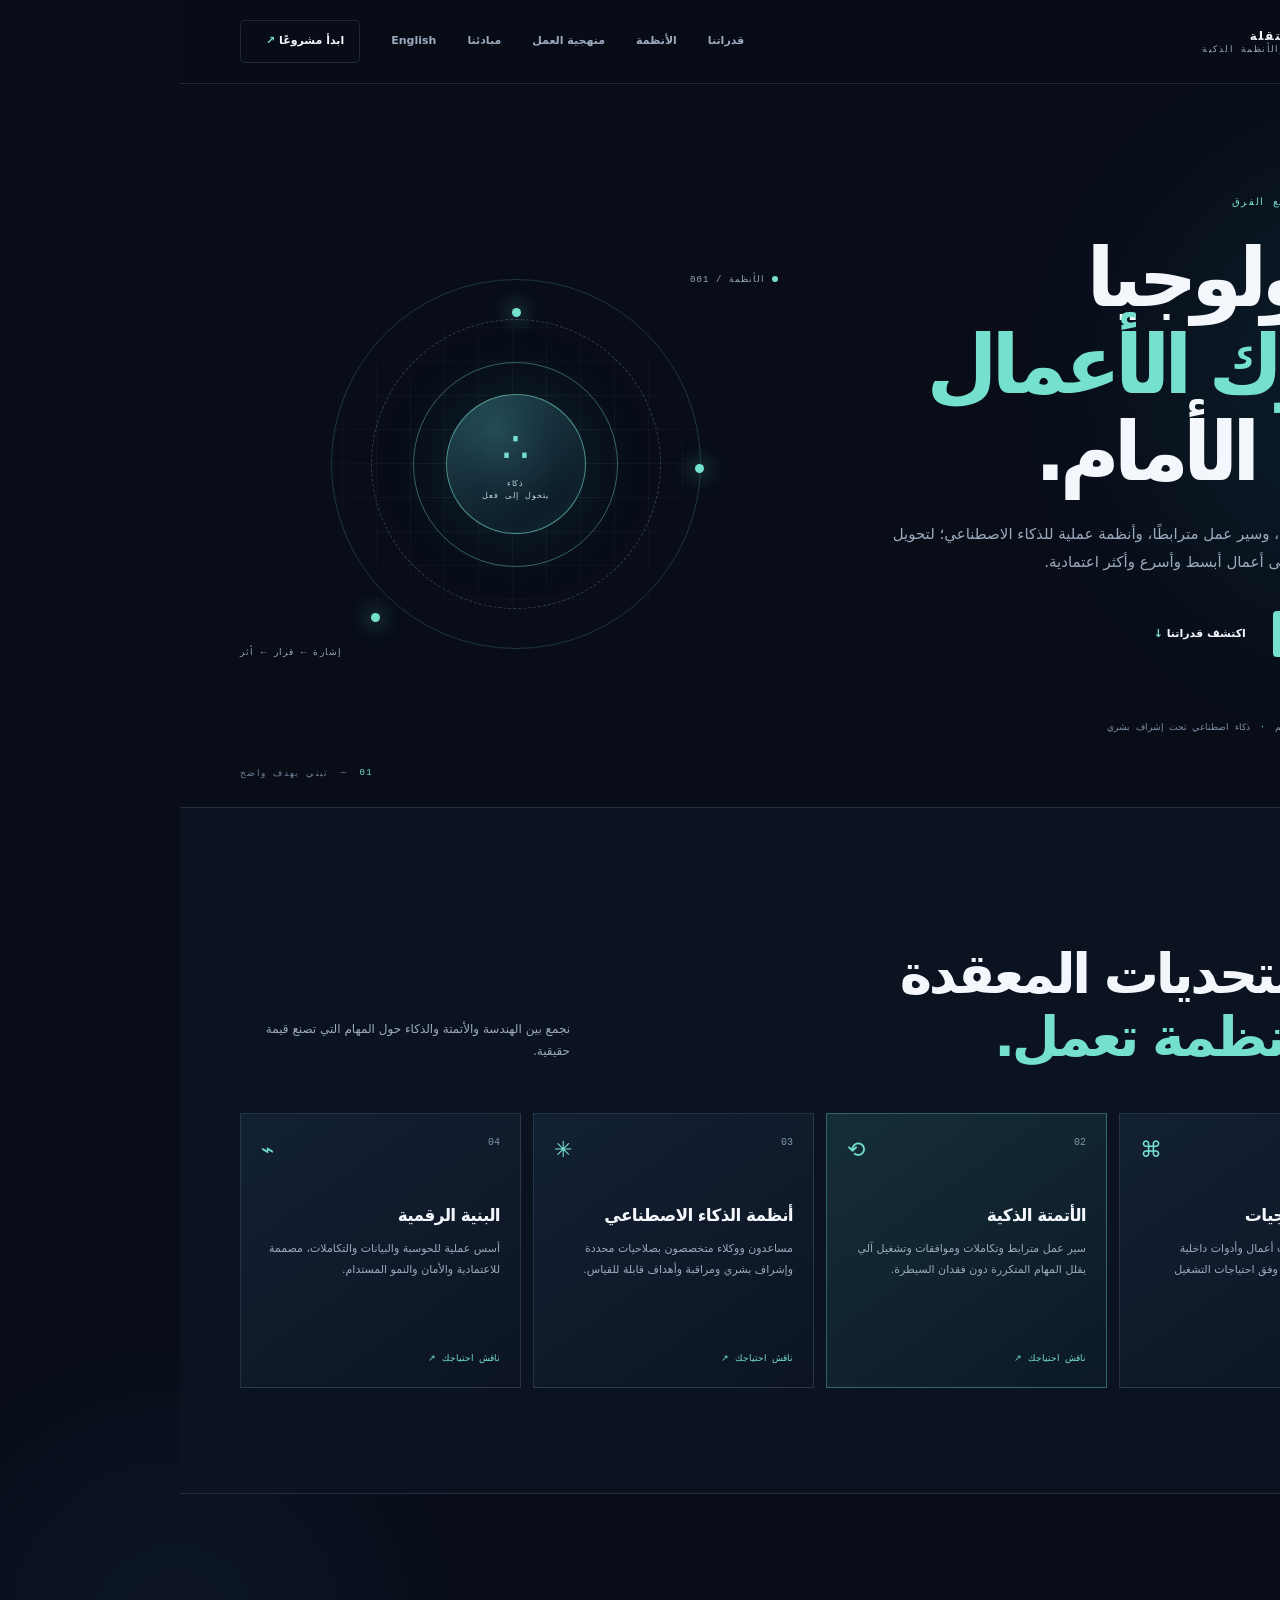
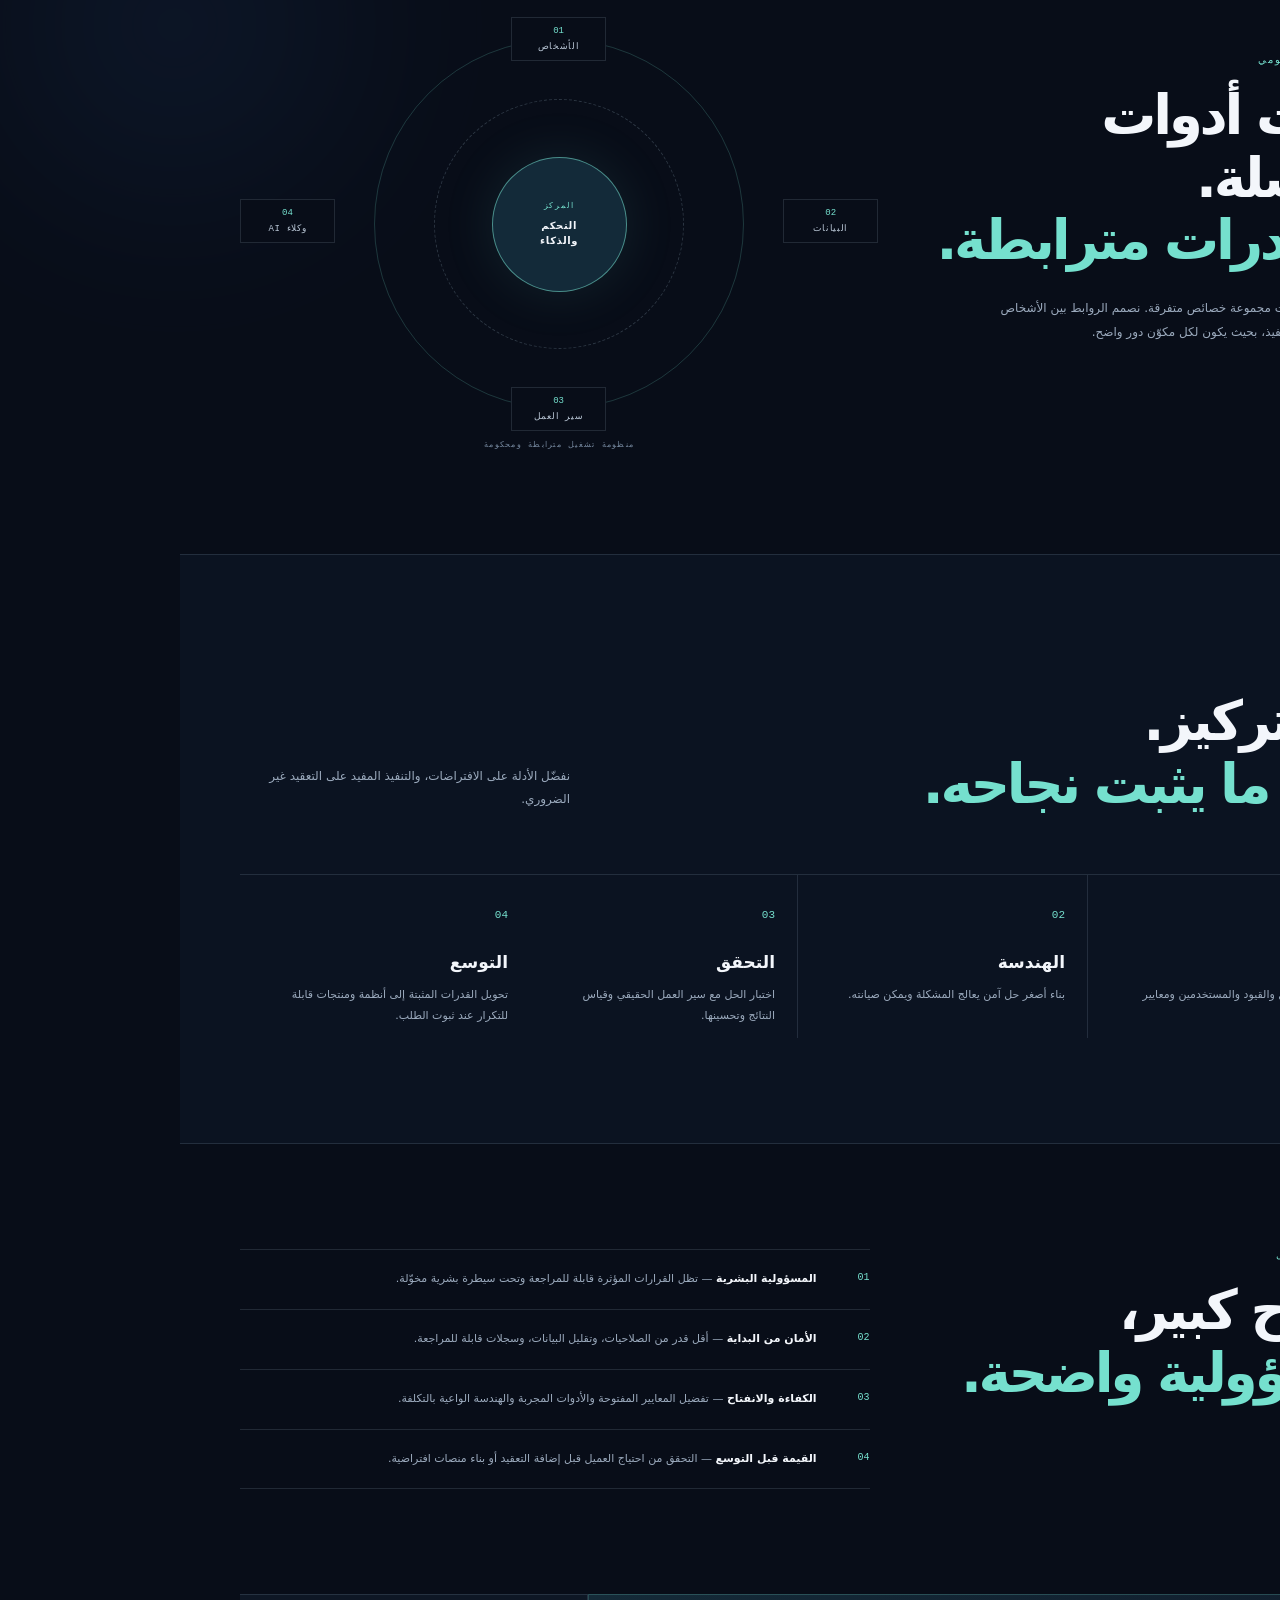
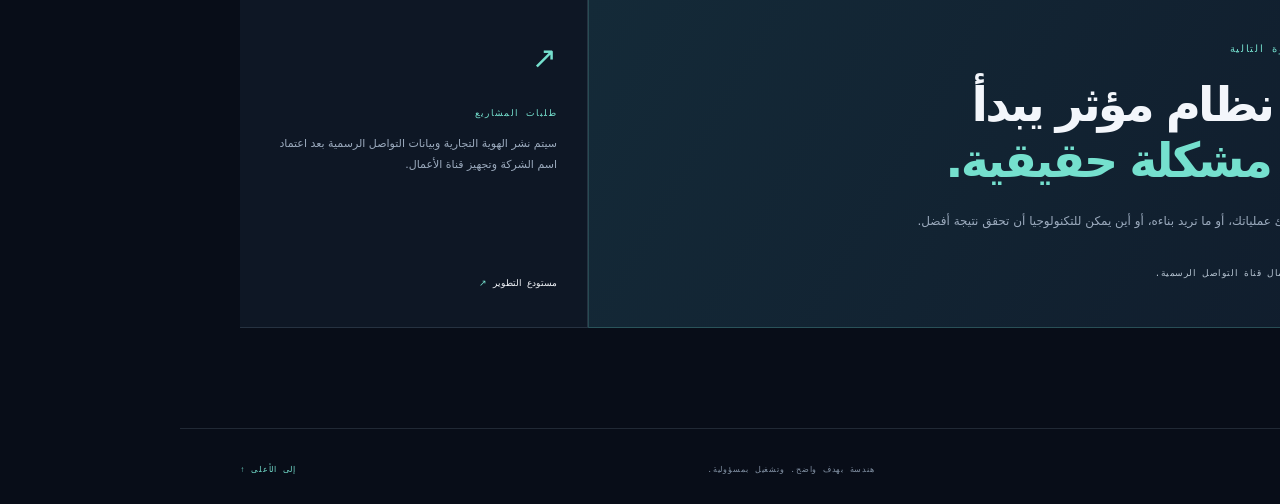
==== web/ar/index.html @ 7c133c05 "Add Arabic version of company website" ====
<!doctype html>
<html lang="ar" dir="rtl">
<head>
  <meta charset="utf-8">
  <meta name="viewport" content="width=device-width, initial-scale=1">
  <meta name="description" content="شركة تكنولوجيا مستقلة تطور البرمجيات والأتمتة الذكية وأنظمة الذكاء الاصطناعي للأعمال الحديثة.">
  <meta name="theme-color" content="#080d18">
  <title>شركة تكنولوجيا مستقلة — البرمجيات والأتمتة والذكاء الاصطناعي</title>
  <link rel="icon" href="../favicon.svg" type="image/svg+xml">
  <link rel="stylesheet" href="../styles.css">
  <link rel="stylesheet" href="ar.css">
</head>
<body>
  <div class="ambient ambient-one"></div><div class="ambient ambient-two"></div>
  <header class="site-header">
    <a class="identity" href="#home" aria-label="الرئيسية">
      <span class="identity-mark" aria-hidden="true"><i></i><i></i><i></i></span>
      <span class="identity-copy"><strong>شركة مستقلة</strong><small>للتكنولوجيا والأنظمة الذكية</small></span>
    </a>
    <button class="menu-toggle" aria-label="فتح القائمة" aria-expanded="false" aria-controls="primary-nav"><span></span><span></span></button>
    <nav id="primary-nav" class="primary-nav" aria-label="القائمة الرئيسية">
      <a href="#capabilities">قدراتنا</a><a href="#systems">الأنظمة</a><a href="#method">منهجية العمل</a><a href="#principles">مبادئنا</a>
      <a class="language-switch" href="../">English</a><a class="nav-contact" href="#contact">ابدأ مشروعًا <span>↗</span></a>
    </nav>
  </header>
  <main id="home">
    <section class="hero shell">
      <div class="hero-copy">
        <div class="kicker"><span class="pulse"></span> نصمم تقنيات تصنع الفرق</div>
        <h1>تكنولوجيا<br><em>تحرك الأعمال</em><br>إلى الأمام.</h1>
        <p class="hero-intro">نطوّر برمجيات ذكية، وسير عمل مترابطًا، وأنظمة عملية للذكاء الاصطناعي؛ لتحويل العمليات المعقدة إلى أعمال أبسط وأسرع وأكثر اعتمادية.</p>
        <div class="hero-actions"><a class="button button-primary" href="#contact">ناقشنا تحديك <span>↗</span></a><a class="text-link" href="#capabilities">اكتشف قدراتنا <span>↓</span></a></div>
        <div class="hero-proof"><span class="proof-line"></span><span>استقلالية في التصميم</span><span class="proof-dot">·</span><span>ذكاء اصطناعي تحت إشراف بشري</span></div>
      </div>
      <div class="hero-visual" aria-label="رسم تجريدي للأنظمة الرقمية">
        <div class="visual-grid"></div><div class="visual-ring ring-a"></div><div class="visual-ring ring-b"></div><div class="visual-ring ring-c"></div>
        <div class="visual-core"><div class="core-glyph">∴</div><span>ذكاء<br>يتحول إلى فعل</span></div>
        <div class="visual-tag tag-top"><span class="tag-dot"></span> الأنظمة / 001</div><div class="visual-tag tag-bottom">إشارة ← قرار ← أثر</div>
        <div class="orbit-node node-a"></div><div class="orbit-node node-b"></div><div class="orbit-node node-c"></div>
      </div>
      <div class="hero-index"><span>01</span><span>—</span><span>نبني بهدف واضح</span></div>
    </section>

    <section class="capabilities section-pad" id="capabilities">
      <div class="section-heading shell"><div><div class="kicker">01 / قدراتنا</div><h2>من التحديات المعقدة<br>إلى <em>أنظمة تعمل.</em></h2></div><p>نجمع بين الهندسة والأتمتة والذكاء حول المهام التي تصنع قيمة حقيقية.</p></div>
      <div class="capability-grid shell">
        <article class="capability-card"><div class="card-top"><span>01</span><span class="card-icon">⌘</span></div><h3>هندسة البرمجيات</h3><p>منصات ويب وتطبيقات أعمال وأدوات داخلية وواجهات API مصممة وفق احتياجات التشغيل الفعلية.</p><a href="#contact">ناقش احتياجك <span>↗</span></a></article>
        <article class="capability-card featured"><div class="card-top"><span>02</span><span class="card-icon">⟲</span></div><h3>الأتمتة الذكية</h3><p>سير عمل مترابط وتكاملات وموافقات وتشغيل آلي يقلل المهام المتكررة دون فقدان السيطرة.</p><a href="#contact">ناقش احتياجك <span>↗</span></a></article>
        <article class="capability-card"><div class="card-top"><span>03</span><span class="card-icon">✳</span></div><h3>أنظمة الذكاء الاصطناعي</h3><p>مساعدون ووكلاء متخصصون بصلاحيات محددة وإشراف بشري ومراقبة وأهداف قابلة للقياس.</p><a href="#contact">ناقش احتياجك <span>↗</span></a></article>
        <article class="capability-card"><div class="card-top"><span>04</span><span class="card-icon">⌁</span></div><h3>البنية الرقمية</h3><p>أسس عملية للحوسبة والبيانات والتكاملات، مصممة للاعتمادية والأمان والنمو المستدام.</p><a href="#contact">ناقش احتياجك <span>↗</span></a></article>
      </div>
    </section>

    <section class="systems-section section-pad" id="systems">
      <div class="systems-layout shell">
        <div class="systems-copy"><div class="kicker">02 / التفكير المنظومي</div><h2>ليست أدوات منفصلة.<br><em>بل قدرات مترابطة.</em></h2><p>التكنولوجيا المفيدة ليست مجموعة خصائص متفرقة. نصمم الروابط بين الأشخاص والبيانات والقرارات والتنفيذ، بحيث يكون لكل مكوّن دور واضح.</p><a class="text-link" href="#method">كيف ننفذ المشاريع <span>↗</span></a></div>
        <div class="systems-diagram" role="img" aria-label="الأشخاص والبيانات وسير العمل ووكلاء الذكاء الاصطناعي ضمن منظومة محكومة"><div class="diagram-orbit orbit-outer"></div><div class="diagram-orbit orbit-inner"></div><div class="diagram-core"><span>المركز</span><strong>التحكم<br>والذكاء</strong></div><div class="diagram-node people"><b>01</b><span>الأشخاص</span></div><div class="diagram-node data"><b>02</b><span>البيانات</span></div><div class="diagram-node workflows"><b>03</b><span>سير العمل</span></div><div class="diagram-node agents"><b>04</b><span>وكلاء AI</span></div><div class="diagram-caption">منظومة تشغيل مترابطة ومحكومة</div></div>
      </div>
    </section>

    <section class="method section-pad" id="method">
      <div class="section-heading shell"><div><div class="kicker">03 / منهجية التنفيذ</div><h2>ابدأ بتركيز.<br><em>وسّع ما يثبت نجاحه.</em></h2></div><p>نفضّل الأدلة على الافتراضات، والتنفيذ المفيد على التعقيد غير الضروري.</p></div>
      <div class="method-steps shell"><article><span class="step-number">01</span><div><h3>الفهم</h3><p>فهم بيئة التشغيل والقيود والمستخدمين ومعايير النجاح.</p></div></article><article><span class="step-number">02</span><div><h3>الهندسة</h3><p>بناء أصغر حل آمن يعالج المشكلة ويمكن صيانته.</p></div></article><article><span class="step-number">03</span><div><h3>التحقق</h3><p>اختبار الحل مع سير العمل الحقيقي وقياس النتائج وتحسينها.</p></div></article><article><span class="step-number">04</span><div><h3>التوسع</h3><p>تحويل القدرات المثبتة إلى أنظمة ومنتجات قابلة للتكرار عند ثبوت الطلب.</p></div></article></div>
    </section>

    <section class="principles section-pad" id="principles"><div class="principles-inner shell"><div><div class="kicker">04 / مبادئ التشغيل</div><h2>طموح كبير،<br><em>ومسؤولية واضحة.</em></h2></div><div class="principle-list"><div><span>01</span><p><strong>المسؤولية البشرية</strong> — تظل القرارات المؤثرة قابلة للمراجعة وتحت سيطرة بشرية مخوّلة.</p></div><div><span>02</span><p><strong>الأمان من البداية</strong> — أقل قدر من الصلاحيات، وتقليل البيانات، وسجلات قابلة للمراجعة.</p></div><div><span>03</span><p><strong>الكفاءة والانفتاح</strong> — تفضيل المعايير المفتوحة والأدوات المجربة والهندسة الواعية بالتكلفة.</p></div><div><span>04</span><p><strong>القيمة قبل التوسع</strong> — التحقق من احتياج العميل قبل إضافة التعقيد أو بناء منصات افتراضية.</p></div></div></div></section>

    <section class="contact-section shell" id="contact"><div class="contact-panel"><div class="kicker">05 / الخطوة التالية</div><h2>كل نظام مؤثر يبدأ<br>من <em>مشكلة حقيقية.</em></h2><p>أخبرنا بما يبطئ عملياتك، أو ما تريد بناءه، أو أين يمكن للتكنولوجيا أن تحقق نتيجة أفضل.</p><div class="contact-status"><span class="status-dot"></span> يجري استكمال قناة التواصل الرسمية.</div></div><div class="contact-side"><div class="contact-symbol">↗</div><span>طلبات المشاريع</span><p>سيتم نشر الهوية التجارية وبيانات التواصل الرسمية بعد اعتماد اسم الشركة وتجهيز قناة الأعمال.</p><a href="https://github.com/royalegyptgroup0-dotcom/autonomous-tech-company" target="_blank" rel="noopener noreferrer">مستودع التطوير <span>↗</span></a></div></section>
  </main>
  <footer class="site-footer"><a class="footer-brand" href="#home">شركة مستقلة <span>/ للتكنولوجيا</span></a><span>هندسة بهدف واضح. وتشغيل بمسؤولية.</span><a href="#home" class="back-top">إلى الأعلى ↑</a></footer>
  <script src="../app.js" defer></script>
</body>
</html>
---- web/styles.css ----
:root{color-scheme:dark;--bg:#080d18;--surface:#0e1727;--surface2:#111e31;--line:rgba(174,197,222,.15);--text:#f3f6fb;--muted:#9baabd;--teal:#75e0ce;--ice:#b9d8e8;--gold:#d9bd83;--mono:"DM Mono",ui-monospace,monospace;--sans:"Manrope",Inter,system-ui,sans-serif}*{box-sizing:border-box}html{scroll-behavior:smooth;scroll-padding-top:92px}body{margin:0;background:var(--bg);color:var(--text);font-family:var(--sans);line-height:1.65;overflow-x:hidden}a{color:inherit}.ambient{position:absolute;z-index:-1;pointer-events:none;border-radius:50%;filter:blur(100px);opacity:.12}.ambient-one{width:440px;height:440px;right:-140px;top:170px;background:#238d9a}.ambient-two{width:350px;height:350px;left:-180px;top:1450px;background:#315c9a}.shell{width:min(1160px,calc(100% - 64px));margin-inline:auto}.site-header{height:84px;padding:0 max(32px,calc((100vw - 1160px)/2));display:flex;align-items:center;justify-content:space-between;border-bottom:1px solid var(--line);position:relative;z-index:5;background:rgba(8,13,24,.82);backdrop-filter:blur(18px)}.identity{display:flex;align-items:center;gap:13px;text-decoration:none}.identity-mark{width:37px;height:37px;border:1px solid rgba(117,224,206,.55);border-radius:10px;display:flex;align-items:center;justify-content:center;gap:3px;transform:rotate(0)}.identity-mark i{display:block;width:3px;border-radius:2px;background:var(--teal)}.identity-mark i:nth-child(1){height:10px}.identity-mark i:nth-child(2){height:19px}.identity-mark i:nth-child(3){height:14px}.identity-copy strong,.identity-copy small{display:block;line-height:1.4;letter-spacing:.13em}.identity-copy strong{font-size:12px;font-weight:800}.identity-copy small{font:9px var(--mono);color:var(--muted);letter-spacing:.16em}.primary-nav{display:flex;align-items:center;gap:31px}.primary-nav a{text-decoration:none;color:var(--muted);font-size:11px;font-weight:700;transition:color .2s}.primary-nav a:hover,.text-link:hover{color:var(--teal)}.primary-nav .nav-contact{border:1px solid var(--line);padding:11px 15px;border-radius:5px;color:var(--text)}.nav-contact span,.button span{color:var(--teal);margin-left:10px}.menu-toggle{display:none;background:none;border:0}.hero{min-height:690px;padding-top:112px;padding-bottom:74px;position:relative;display:grid;grid-template-columns:1.05fr .95fr;align-items:center}.hero-copy{position:relative;z-index:2}.kicker{font:10px var(--mono);letter-spacing:.17em;color:var(--teal);display:flex;align-items:center;gap:10px}.pulse,.status-dot{width:7px;height:7px;border-radius:50%;background:var(--teal);box-shadow:0 0 15px rgba(117,224,206,.7)}h1,h2,h3,p{margin-top:0}h1{font-size:clamp(54px,6.5vw,82px);line-height:1.06;letter-spacing:-.075em;margin:27px 0 24px;font-weight:700}h1 em,h2 em{font-style:normal;color:var(--teal)}.hero-intro{font-size:15px;line-height:1.9;color:var(--muted);max-width:520px}.hero-actions{display:flex;align-items:center;gap:27px;margin-top:34px}.button{display:inline-flex;align-items:center;text-decoration:none;font-size:11px;font-weight:800;padding:14px 18px;border-radius:4px;transition:transform .2s,background .2s}.button:hover{transform:translateY(-2px)}.button-primary{background:var(--teal);color:#07141a}.button-primary span{color:#07141a}.text-link{font-size:11px;font-weight:800;text-decoration:none;color:var(--text);transition:color .2s}.text-link span{color:var(--teal);margin-left:8px}.hero-proof{display:flex;align-items:center;gap:10px;margin-top:65px;font:9px var(--mono);color:#8292a8;flex-wrap:wrap}.proof-line{width:26px;height:1px;background:var(--teal)}.proof-dot{color:var(--teal)}.hero-visual{height:460px;position:relative;display:grid;place-items:center;isolation:isolate}.visual-grid{position:absolute;inset:25px 0;background-image:linear-gradient(rgba(154,190,210,.07) 1px,transparent 1px),linear-gradient(90deg,rgba(154,190,210,.07) 1px,transparent 1px);background-size:34px 34px;mask-image:radial-gradient(ellipse,black 15%,transparent 72%);z-index:-1}.visual-ring{position:absolute;border:1px solid rgba(117,224,206,.2);border-radius:50%;aspect-ratio:1}.ring-a{width:370px}.ring-b{width:290px;border-style:dashed;border-color:rgba(185,216,232,.25)}.ring-c{width:205px;border-color:rgba(117,224,206,.4)}.visual-core{width:140px;height:140px;border-radius:50%;border:1px solid rgba(117,224,206,.6);background:radial-gradient(circle at 35% 25%,#244c57,#0b1826 70%);box-shadow:0 0 75px rgba(56,177,166,.15),inset 0 0 35px rgba(117,224,206,.1);display:flex;flex-direction:column;align-items:center;justify-content:center;z-index:2}.core-glyph{font-size:43px;color:var(--teal);line-height:1}.visual-core span{font:8px/1.6 var(--mono);text-align:center;letter-spacing:.12em;color:#c0d4dc;margin-top:9px}.visual-tag{position:absolute;font:9px var(--mono);letter-spacing:.12em;color:#9aabba}.tag-top{top:40px;right:5px}.tag-bottom{bottom:36px;left:0}.tag-dot{display:inline-block;width:6px;height:6px;background:var(--teal);border-radius:50%;margin-right:8px}.orbit-node{position:absolute;width:9px;height:9px;border-radius:50%;background:var(--teal);box-shadow:0 0 20px var(--teal)}.node-a{top:74px;left:calc(50% - 4px)}.node-b{right:calc(50% - 188px);top:50%}.node-c{bottom:72px;left:calc(50% - 145px)}.hero-index{position:absolute;bottom:28px;left:0;display:flex;gap:12px;align-items:center;color:#718198;font:9px var(--mono);letter-spacing:.15em}.hero-index span:first-child{color:var(--teal)}.section-pad{padding:105px 0}.capabilities{background:#0b1321;border-top:1px solid var(--line);border-bottom:1px solid var(--line)}.section-heading{display:flex;justify-content:space-between;align-items:end;gap:35px;margin-bottom:45px}.section-heading h2,.systems-copy h2,.principles h2{font-size:clamp(35px,4.5vw,55px);line-height:1.14;letter-spacing:-.06em;margin:18px 0 0}.section-heading>p{max-width:330px;color:var(--muted);font-size:12px;line-height:1.9;margin-bottom:5px}.capability-grid{display:grid;grid-template-columns:repeat(4,1fr);gap:12px}.capability-card{min-height:275px;border:1px solid var(--line);background:linear-gradient(145deg,rgba(20,34,54,.9),rgba(12,20,34,.9));padding:23px 20px;display:flex;flex-direction:column;transition:border-color .2s,transform .2s}.capability-card:hover{border-color:rgba(117,224,206,.5);transform:translateY(-4px)}.capability-card.featured{background:linear-gradient(145deg,rgba(28,64,70,.6),rgba(12,25,39,.95));border-color:rgba(117,224,206,.35)}.card-top{display:flex;justify-content:space-between;color:#8395a9;font:10px var(--mono)}.card-icon{font-size:22px;color:var(--teal)}.capability-card h3{font-size:17px;letter-spacing:-.04em;margin:37px 0 10px}.capability-card p{font-size:11px;line-height:1.85;color:var(--muted);margin-bottom:23px}.capability-card>a{font:9px var(--mono);color:var(--teal);text-decoration:none;margin-top:auto}.capability-card>a span{margin-left:6px}.systems-section{overflow:hidden}.systems-layout{display:grid;grid-template-columns:.85fr 1.15fr;align-items:center;gap:50px}.systems-copy p{font-size:12px;line-height:2;color:var(--muted);max-width:430px;margin:24px 0}.systems-diagram{height:450px;position:relative;display:grid;place-items:center}.diagram-orbit{position:absolute;border:1px solid rgba(117,224,206,.2);border-radius:50%;aspect-ratio:1}.orbit-outer{width:370px}.orbit-inner{width:250px;border-style:dashed;border-color:rgba(185,216,232,.2)}.diagram-core{width:135px;height:135px;border-radius:50%;background:#132a39;border:1px solid rgba(117,224,206,.55);display:flex;flex-direction:column;align-items:center;justify-content:center;z-index:2;box-shadow:0 0 55px rgba(117,224,206,.1)}.diagram-core span{font:8px var(--mono);color:var(--teal);letter-spacing:.2em}.diagram-core strong{font-size:10px;text-align:center;line-height:1.5;margin-top:8px;letter-spacing:.06em}.diagram-node{position:absolute;display:flex;flex-direction:column;align-items:center;gap:5px;background:var(--bg);padding:8px 13px;border:1px solid var(--line);min-width:95px}.diagram-node b{font:9px var(--mono);color:var(--teal)}.diagram-node span{font:9px var(--mono);letter-spacing:.08em;color:#b9c6d5}.people{top:18px;left:calc(50% - 48px)}.data{right:0;top:calc(50% - 25px)}.workflows{bottom:18px;left:calc(50% - 48px)}.agents{left:0;top:calc(50% - 25px)}.diagram-caption{position:absolute;bottom:0;font:8px var(--mono);letter-spacing:.16em;color:#72849a}.method{background:#0b1321;border-top:1px solid var(--line);border-bottom:1px solid var(--line)}.method-steps{display:grid;grid-template-columns:repeat(4,1fr);margin-top:58px;border-top:1px solid var(--line)}.method-steps article{padding:25px 22px 0 0;border-right:1px solid var(--line);margin-right:22px}.method-steps article:last-child{border:0;margin:0}.step-number{font:11px var(--mono);color:var(--teal)}.method-steps h3{font-size:17px;margin:22px 0 9px}.method-steps p{font-size:11px;line-height:1.9;color:var(--muted);max-width:220px}.principles-inner{display:grid;grid-template-columns:.85fr 1.15fr;gap:65px}.principle-list>div{display:grid;grid-template-columns:35px 1fr;gap:18px;padding:19px 0;border-bottom:1px solid var(--line)}.principle-list>div:first-child{border-top:1px solid var(--line)}.principle-list span{font:10px var(--mono);color:var(--teal);padding-top:3px}.principle-list p{font-size:11px;color:var(--muted);line-height:1.9;margin:0}.principle-list strong{color:var(--text)}.contact-section{padding-bottom:100px;display:grid;grid-template-columns:1.4fr .6fr}.contact-panel{background:linear-gradient(120deg,#142a38,#101c2c);border:1px solid rgba(117,224,206,.23);padding:48px}.contact-panel h2{font-size:clamp(32px,4vw,48px);letter-spacing:-.06em;line-height:1.15;margin:22px 0}.contact-panel>p{max-width:540px;font-size:12px;color:var(--muted);line-height:1.9}.contact-status{display:flex;align-items:center;gap:10px;margin-top:35px;font:9px var(--mono);letter-spacing:.06em;color:#b6c4d2}.contact-side{padding:38px 30px;background:#0e1725;border:1px solid var(--line);border-left:0;display:flex;flex-direction:column;align-items:flex-start}.contact-symbol{font-size:30px;color:var(--teal);margin-bottom:25px}.contact-side>span{font:9px var(--mono);letter-spacing:.15em;color:var(--teal)}.contact-side p{font-size:11px;line-height:1.9;color:var(--muted);margin:15px 0 25px}.contact-side>a{font:9px var(--mono);color:var(--text);text-decoration:none;margin-top:auto}.contact-side>a span{color:var(--teal);margin-left:7px}.site-footer{min-height:82px;padding:20px max(32px,calc((100vw - 1160px)/2));border-top:1px solid var(--line);display:flex;align-items:center;justify-content:space-between;gap:20px;color:#8190a3;font:8px var(--mono);letter-spacing:.1em}.footer-brand{text-decoration:none;color:var(--text);font-weight:500}.footer-brand span{color:#8190a3}.back-top{text-decoration:none;color:var(--teal)}@media(max-width:980px){.capability-grid{grid-template-columns:repeat(2,1fr)}.hero{grid-template-columns:1fr  .8fr}.hero-visual{transform:scale(.88)}.systems-layout{gap:20px}.contact-panel{padding:38px}.contact-side{padding:30px 22px}}@media(max-width:700px){.shell{width:min(100% - 40px,540px)}.site-header{height:72px;padding:0 20px}.menu-toggle{display:flex;flex-direction:column;gap:5px;padding:10px;cursor:pointer}.menu-toggle span{display:block;width:21px;height:1px;background:var(--teal)}.primary-nav{display:none;position:absolute;top:71px;left:0;right:0;background:#0c1524;border-bottom:1px solid var(--line);padding:20px;flex-direction:column;align-items:stretch;gap:18px}.primary-nav.open{display:flex}.primary-nav a{font-size:12px}.primary-nav .nav-contact{text-align:center}.hero{display:flex;flex-direction:column;align-items:stretch;padding-top:82px;padding-bottom:65px;min-height:auto}.hero h1{font-size:clamp(51px,14vw,70px)}.hero-intro{font-size:13px}.hero-actions{align-items:flex-start;flex-direction:column;gap:19px}.hero-proof{margin-top:40px;gap:7px;font-size:8px}.hero-visual{height:350px;transform:none;margin-top:25px}.ring-a{width:290px}.ring-b{width:230px}.ring-c{width:165px}.visual-core{width:115px;height:115px}.tag-top{right:0;top:17px}.tag-bottom{bottom:12px}.node-a{top:48px}.node-b{right:calc(50% - 148px)}.node-c{bottom:45px;left:calc(50% - 112px)}.hero-index{bottom:10px}.section-pad{padding:75px 0}.section-heading{display:block;margin-bottom:30px}.section-heading h2,.systems-copy h2,.principles h2{font-size:39px}.section-heading>p{margin-top:19px}.capability-grid{grid-template-columns:1fr}.capability-card{min-height:220px}.capability-card h3{margin-top:23px}.systems-layout,.principles-inner{grid-template-columns:1fr;gap:30px}.systems-diagram{height:370px;transform:scale(.92);margin-inline:-12px}.orbit-outer{width:310px}.orbit-inner{width:210px}.method-steps{grid-template-columns:1fr 1fr;gap:25px 15px;margin-top:38px}.method-steps article{margin:0;padding:18px 12px 0 0}.method-steps article:nth-child(2){border-right:0}.method-steps h3{margin-top:13px}.principles-inner{gap:35px}.contact-section{grid-template-columns:1fr;padding-bottom:65px}.contact-panel{padding:30px 24px}.contact-panel h2{font-size:36px}.contact-side{border-left:1px solid var(--line);border-top:0;min-height:230px}.site-footer{padding:22px 20px;align-items:flex-start;flex-direction:column;gap:11px}.back-top{align-self:flex-end}}@media(prefers-reduced-motion:reduce){html{scroll-behavior:auto}*,*:before,*:after{transition:none!important;animation:none!important}}
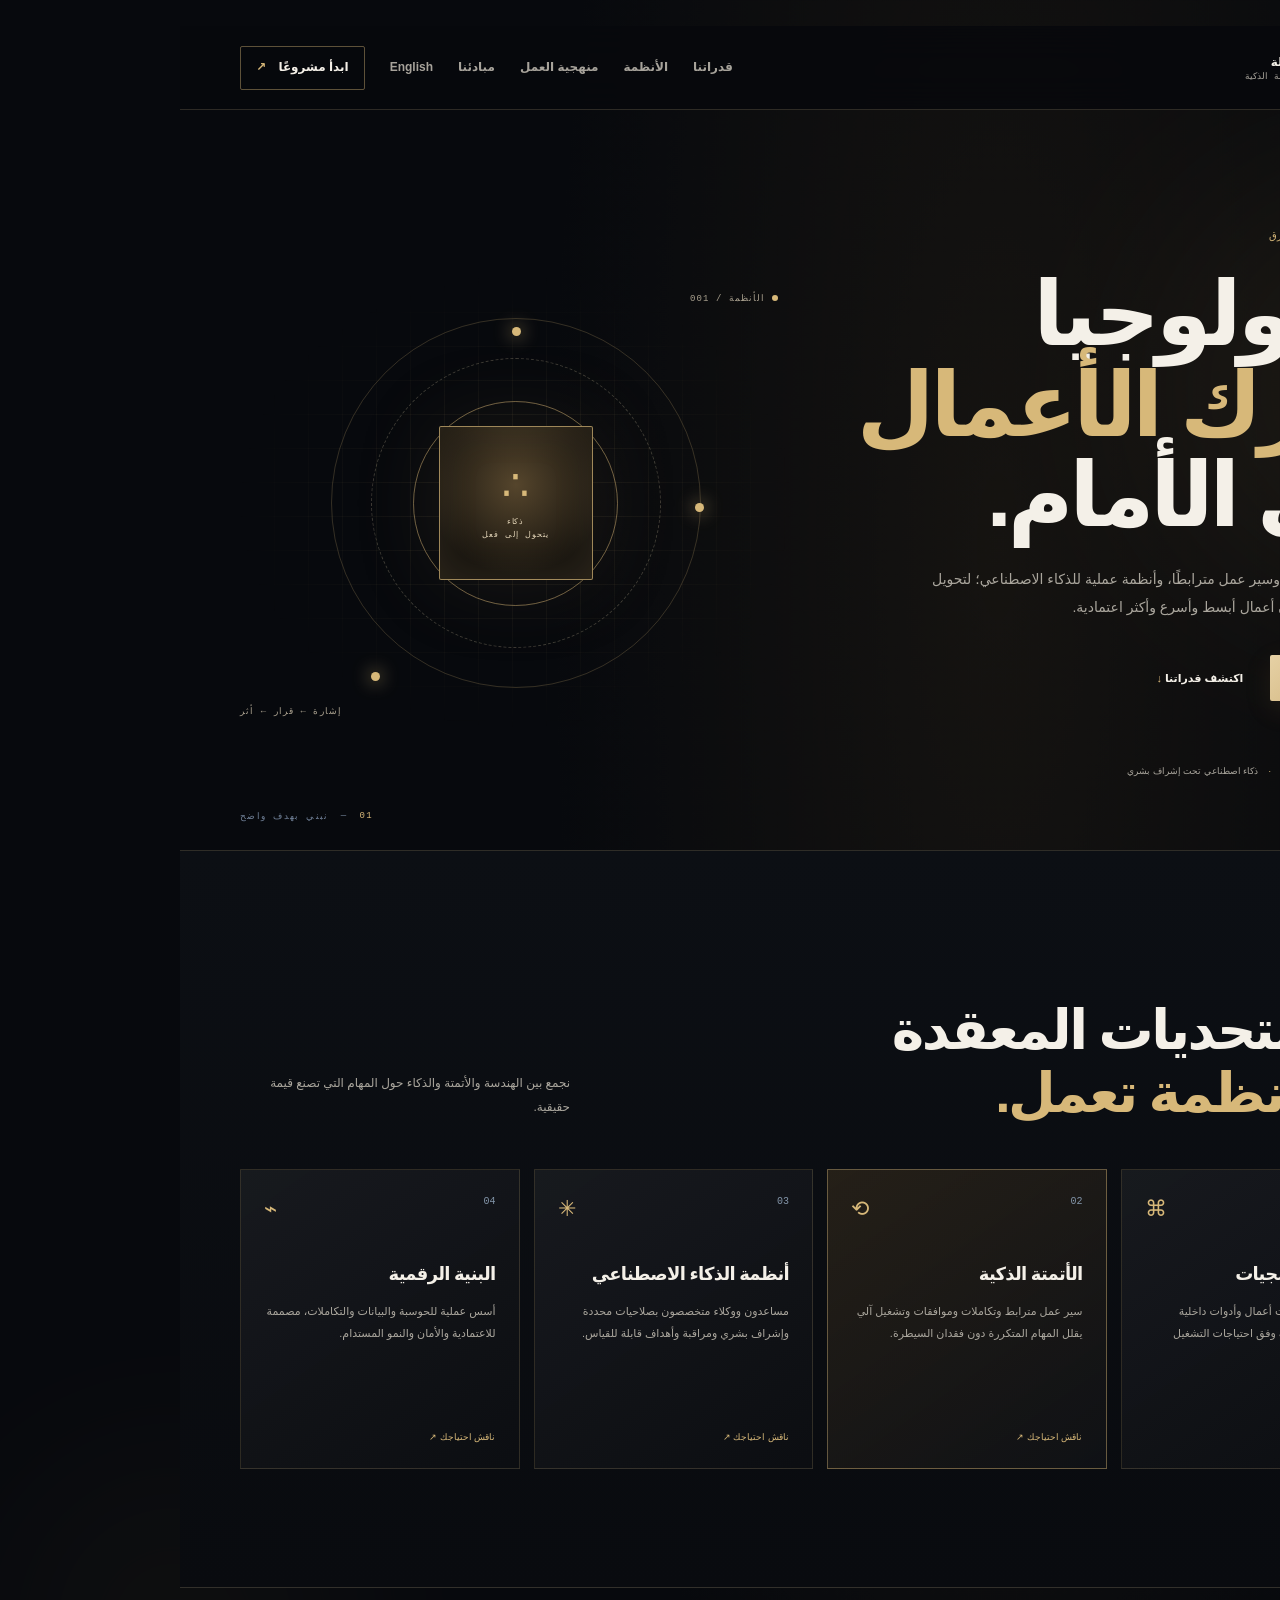
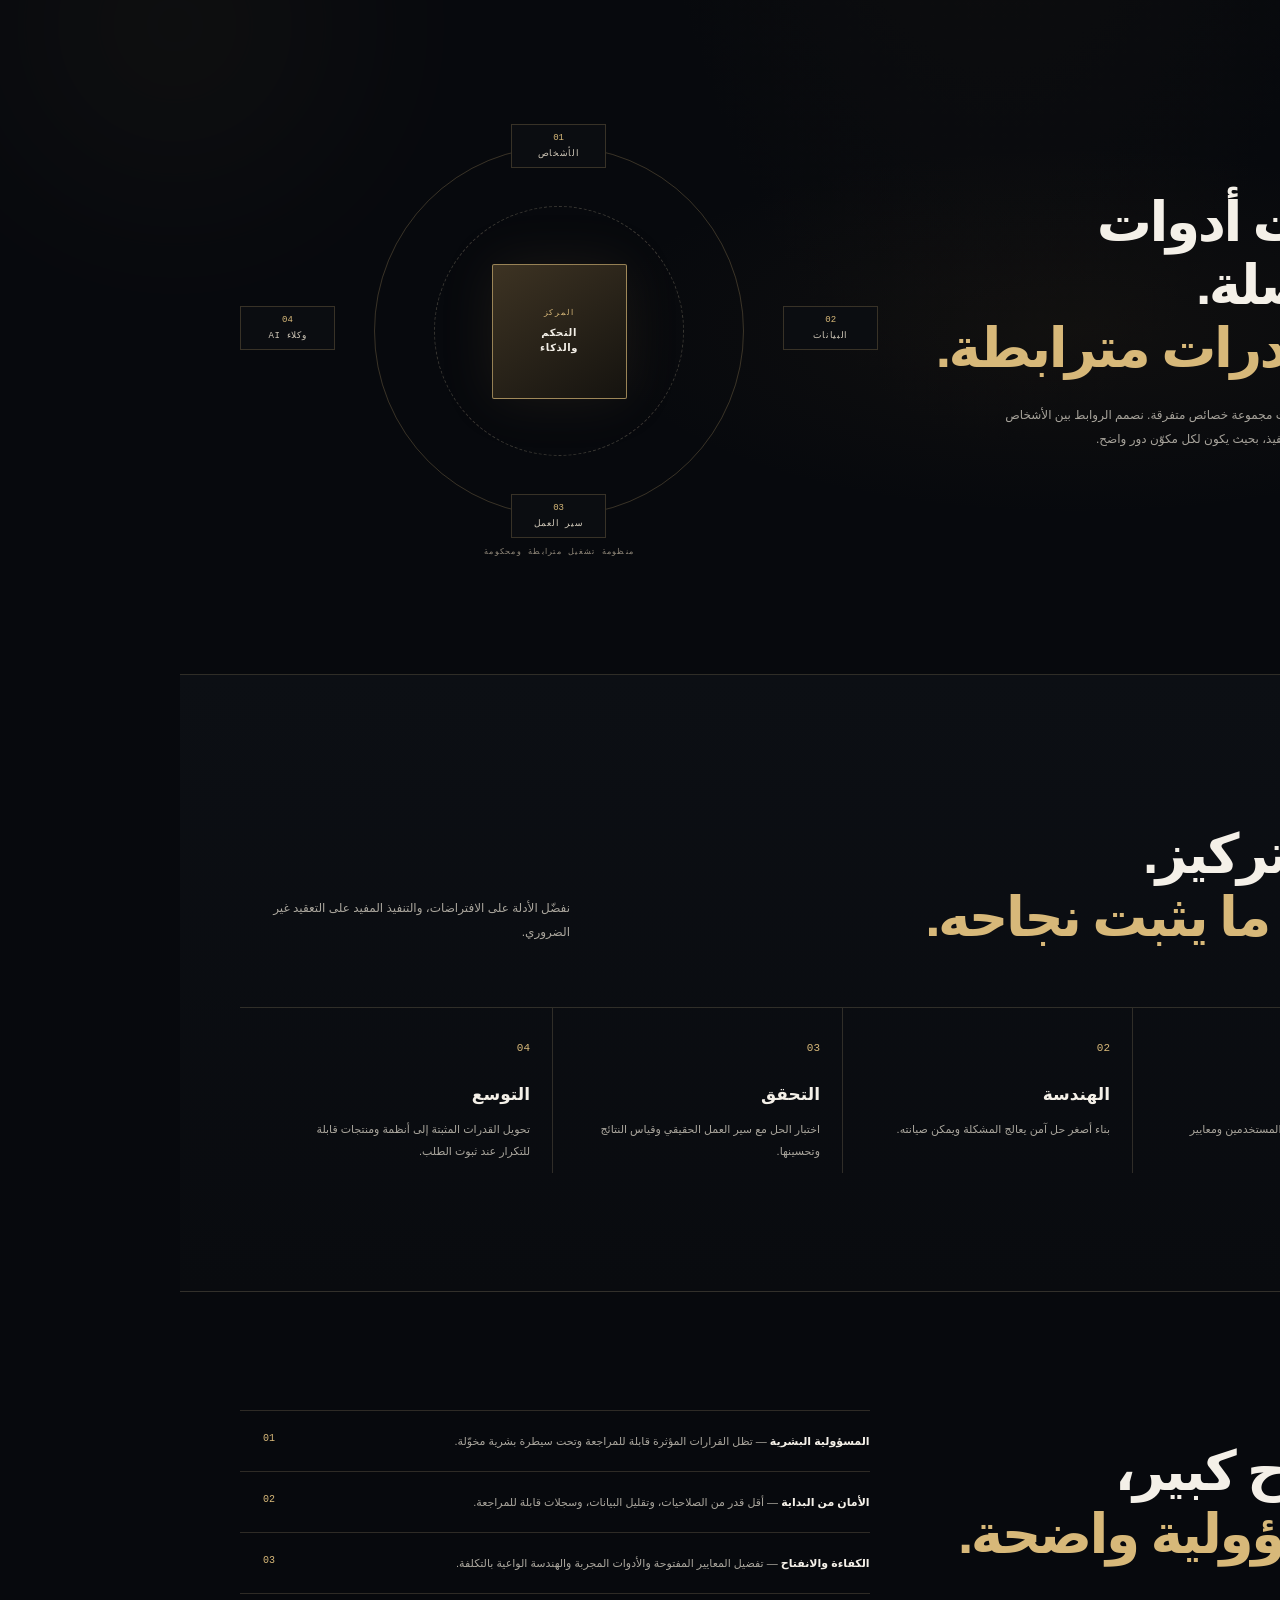
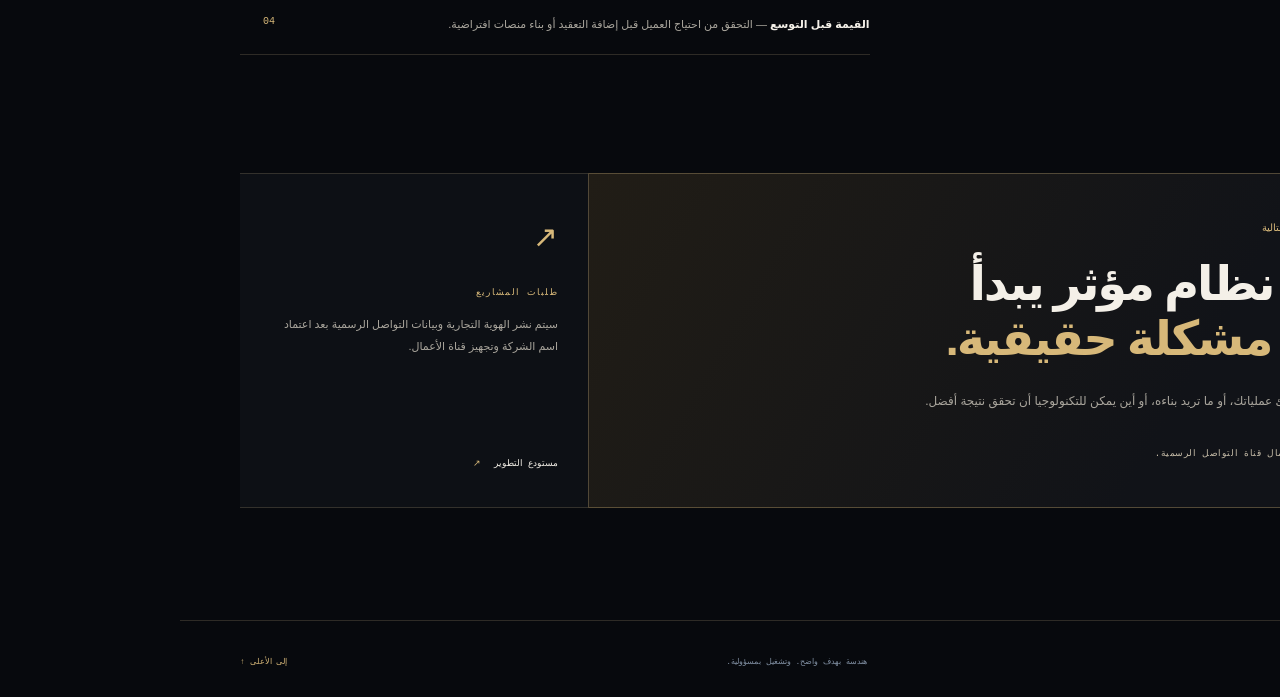
==== commit 9f3dd9dc: "Elevate company website visual identity and deployment metadata" ====
--- a/web/ar/index.html
+++ b/web/ar/index.html
@@ -4,7 +4,7 @@
   <meta charset="utf-8">
   <meta name="viewport" content="width=device-width, initial-scale=1">
   <meta name="description" content="شركة تكنولوجيا مستقلة تطور البرمجيات والأتمتة الذكية وأنظمة الذكاء الاصطناعي للأعمال الحديثة.">
-  <meta name="theme-color" content="#080d18">
+  <meta name="theme-color" content="#07090d">\n  <link rel="canonical" href="https://autonomous-tech-company.pages.dev/ar/">\n  <link rel="alternate" hreflang="en" href="https://autonomous-tech-company.pages.dev/">\n  <link rel="alternate" hreflang="ar" href="https://autonomous-tech-company.pages.dev/ar/">\n  <link rel="alternate" hreflang="x-default" href="https://autonomous-tech-company.pages.dev/">\n  <meta property="og:type" content="website">\n  <meta property="og:title" content="شركة مستقلة للتكنولوجيا والأنظمة الذكية">\n  <meta property="og:description" content="هندسة البرمجيات والأتمتة الذكية وأنظمة الذكاء الاصطناعي للأعمال الحديثة.">\n  <meta property="og:url" content="https://autonomous-tech-company.pages.dev/ar/">\n  <meta name="twitter:card" content="summary_large_image">
   <title>شركة تكنولوجيا مستقلة — البرمجيات والأتمتة والذكاء الاصطناعي</title>
   <link rel="icon" href="../favicon.svg" type="image/svg+xml">
   <link rel="stylesheet" href="../styles.css">
--- a/web/styles.css
+++ b/web/styles.css
@@ -1 +1,16 @@
-:root{color-scheme:dark;--bg:#080d18;--surface:#0e1727;--surface2:#111e31;--line:rgba(174,197,222,.15);--text:#f3f6fb;--muted:#9baabd;--teal:#75e0ce;--ice:#b9d8e8;--gold:#d9bd83;--mono:"DM Mono",ui-monospace,monospace;--sans:"Manrope",Inter,system-ui,sans-serif}*{box-sizing:border-box}html{scroll-behavior:smooth;scroll-padding-top:92px}body{margin:0;background:var(--bg);color:var(--text);font-family:var(--sans);line-height:1.65;overflow-x:hidden}a{color:inherit}.ambient{position:absolute;z-index:-1;pointer-events:none;border-radius:50%;filter:blur(100px);opacity:.12}.ambient-one{width:440px;height:440px;right:-140px;top:170px;background:#238d9a}.ambient-two{width:350px;height:350px;left:-180px;top:1450px;background:#315c9a}.shell{width:min(1160px,calc(100% - 64px));margin-inline:auto}.site-header{height:84px;padding:0 max(32px,calc((100vw - 1160px)/2));display:flex;align-items:center;justify-content:space-between;border-bottom:1px solid var(--line);position:relative;z-index:5;background:rgba(8,13,24,.82);backdrop-filter:blur(18px)}.identity{display:flex;align-items:center;gap:13px;text-decoration:none}.identity-mark{width:37px;height:37px;border:1px solid rgba(117,224,206,.55);border-radius:10px;display:flex;align-items:center;justify-content:center;gap:3px;transform:rotate(0)}.identity-mark i{display:block;width:3px;border-radius:2px;background:var(--teal)}.identity-mark i:nth-child(1){height:10px}.identity-mark i:nth-child(2){height:19px}.identity-mark i:nth-child(3){height:14px}.identity-copy strong,.identity-copy small{display:block;line-height:1.4;letter-spacing:.13em}.identity-copy strong{font-size:12px;font-weight:800}.identity-copy small{font:9px var(--mono);color:var(--muted);letter-spacing:.16em}.primary-nav{display:flex;align-items:center;gap:31px}.primary-nav a{text-decoration:none;color:var(--muted);font-size:11px;font-weight:700;transition:color .2s}.primary-nav a:hover,.text-link:hover{color:var(--teal)}.primary-nav .nav-contact{border:1px solid var(--line);padding:11px 15px;border-radius:5px;color:var(--text)}.nav-contact span,.button span{color:var(--teal);margin-left:10px}.menu-toggle{display:none;background:none;border:0}.hero{min-height:690px;padding-top:112px;padding-bottom:74px;position:relative;display:grid;grid-template-columns:1.05fr .95fr;align-items:center}.hero-copy{position:relative;z-index:2}.kicker{font:10px var(--mono);letter-spacing:.17em;color:var(--teal);display:flex;align-items:center;gap:10px}.pulse,.status-dot{width:7px;height:7px;border-radius:50%;background:var(--teal);box-shadow:0 0 15px rgba(117,224,206,.7)}h1,h2,h3,p{margin-top:0}h1{font-size:clamp(54px,6.5vw,82px);line-height:1.06;letter-spacing:-.075em;margin:27px 0 24px;font-weight:700}h1 em,h2 em{font-style:normal;color:var(--teal)}.hero-intro{font-size:15px;line-height:1.9;color:var(--muted);max-width:520px}.hero-actions{display:flex;align-items:center;gap:27px;margin-top:34px}.button{display:inline-flex;align-items:center;text-decoration:none;font-size:11px;font-weight:800;padding:14px 18px;border-radius:4px;transition:transform .2s,background .2s}.button:hover{transform:translateY(-2px)}.button-primary{background:var(--teal);color:#07141a}.button-primary span{color:#07141a}.text-link{font-size:11px;font-weight:800;text-decoration:none;color:var(--text);transition:color .2s}.text-link span{color:var(--teal);margin-left:8px}.hero-proof{display:flex;align-items:center;gap:10px;margin-top:65px;font:9px var(--mono);color:#8292a8;flex-wrap:wrap}.proof-line{width:26px;height:1px;background:var(--teal)}.proof-dot{color:var(--teal)}.hero-visual{height:460px;position:relative;display:grid;place-items:center;isolation:isolate}.visual-grid{position:absolute;inset:25px 0;background-image:linear-gradient(rgba(154,190,210,.07) 1px,transparent 1px),linear-gradient(90deg,rgba(154,190,210,.07) 1px,transparent 1px);background-size:34px 34px;mask-image:radial-gradient(ellipse,black 15%,transparent 72%);z-index:-1}.visual-ring{position:absolute;border:1px solid rgba(117,224,206,.2);border-radius:50%;aspect-ratio:1}.ring-a{width:370px}.ring-b{width:290px;border-style:dashed;border-color:rgba(185,216,232,.25)}.ring-c{width:205px;border-color:rgba(117,224,206,.4)}.visual-core{width:140px;height:140px;border-radius:50%;border:1px solid rgba(117,224,206,.6);background:radial-gradient(circle at 35% 25%,#244c57,#0b1826 70%);box-shadow:0 0 75px rgba(56,177,166,.15),inset 0 0 35px rgba(117,224,206,.1);display:flex;flex-direction:column;align-items:center;justify-content:center;z-index:2}.core-glyph{font-size:43px;color:var(--teal);line-height:1}.visual-core span{font:8px/1.6 var(--mono);text-align:center;letter-spacing:.12em;color:#c0d4dc;margin-top:9px}.visual-tag{position:absolute;font:9px var(--mono);letter-spacing:.12em;color:#9aabba}.tag-top{top:40px;right:5px}.tag-bottom{bottom:36px;left:0}.tag-dot{display:inline-block;width:6px;height:6px;background:var(--teal);border-radius:50%;margin-right:8px}.orbit-node{position:absolute;width:9px;height:9px;border-radius:50%;background:var(--teal);box-shadow:0 0 20px var(--teal)}.node-a{top:74px;left:calc(50% - 4px)}.node-b{right:calc(50% - 188px);top:50%}.node-c{bottom:72px;left:calc(50% - 145px)}.hero-index{position:absolute;bottom:28px;left:0;display:flex;gap:12px;align-items:center;color:#718198;font:9px var(--mono);letter-spacing:.15em}.hero-index span:first-child{color:var(--teal)}.section-pad{padding:105px 0}.capabilities{background:#0b1321;border-top:1px solid var(--line);border-bottom:1px solid var(--line)}.section-heading{display:flex;justify-content:space-between;align-items:end;gap:35px;margin-bottom:45px}.section-heading h2,.systems-copy h2,.principles h2{font-size:clamp(35px,4.5vw,55px);line-height:1.14;letter-spacing:-.06em;margin:18px 0 0}.section-heading>p{max-width:330px;color:var(--muted);font-size:12px;line-height:1.9;margin-bottom:5px}.capability-grid{display:grid;grid-template-columns:repeat(4,1fr);gap:12px}.capability-card{min-height:275px;border:1px solid var(--line);background:linear-gradient(145deg,rgba(20,34,54,.9),rgba(12,20,34,.9));padding:23px 20px;display:flex;flex-direction:column;transition:border-color .2s,transform .2s}.capability-card:hover{border-color:rgba(117,224,206,.5);transform:translateY(-4px)}.capability-card.featured{background:linear-gradient(145deg,rgba(28,64,70,.6),rgba(12,25,39,.95));border-color:rgba(117,224,206,.35)}.card-top{display:flex;justify-content:space-between;color:#8395a9;font:10px var(--mono)}.card-icon{font-size:22px;color:var(--teal)}.capability-card h3{font-size:17px;letter-spacing:-.04em;margin:37px 0 10px}.capability-card p{font-size:11px;line-height:1.85;color:var(--muted);margin-bottom:23px}.capability-card>a{font:9px var(--mono);color:var(--teal);text-decoration:none;margin-top:auto}.capability-card>a span{margin-left:6px}.systems-section{overflow:hidden}.systems-layout{display:grid;grid-template-columns:.85fr 1.15fr;align-items:center;gap:50px}.systems-copy p{font-size:12px;line-height:2;color:var(--muted);max-width:430px;margin:24px 0}.systems-diagram{height:450px;position:relative;display:grid;place-items:center}.diagram-orbit{position:absolute;border:1px solid rgba(117,224,206,.2);border-radius:50%;aspect-ratio:1}.orbit-outer{width:370px}.orbit-inner{width:250px;border-style:dashed;border-color:rgba(185,216,232,.2)}.diagram-core{width:135px;height:135px;border-radius:50%;background:#132a39;border:1px solid rgba(117,224,206,.55);display:flex;flex-direction:column;align-items:center;justify-content:center;z-index:2;box-shadow:0 0 55px rgba(117,224,206,.1)}.diagram-core span{font:8px var(--mono);color:var(--teal);letter-spacing:.2em}.diagram-core strong{font-size:10px;text-align:center;line-height:1.5;margin-top:8px;letter-spacing:.06em}.diagram-node{position:absolute;display:flex;flex-direction:column;align-items:center;gap:5px;background:var(--bg);padding:8px 13px;border:1px solid var(--line);min-width:95px}.diagram-node b{font:9px var(--mono);color:var(--teal)}.diagram-node span{font:9px var(--mono);letter-spacing:.08em;color:#b9c6d5}.people{top:18px;left:calc(50% - 48px)}.data{right:0;top:calc(50% - 25px)}.workflows{bottom:18px;left:calc(50% - 48px)}.agents{left:0;top:calc(50% - 25px)}.diagram-caption{position:absolute;bottom:0;font:8px var(--mono);letter-spacing:.16em;color:#72849a}.method{background:#0b1321;border-top:1px solid var(--line);border-bottom:1px solid var(--line)}.method-steps{display:grid;grid-template-columns:repeat(4,1fr);margin-top:58px;border-top:1px solid var(--line)}.method-steps article{padding:25px 22px 0 0;border-right:1px solid var(--line);margin-right:22px}.method-steps article:last-child{border:0;margin:0}.step-number{font:11px var(--mono);color:var(--teal)}.method-steps h3{font-size:17px;margin:22px 0 9px}.method-steps p{font-size:11px;line-height:1.9;color:var(--muted);max-width:220px}.principles-inner{display:grid;grid-template-columns:.85fr 1.15fr;gap:65px}.principle-list>div{display:grid;grid-template-columns:35px 1fr;gap:18px;padding:19px 0;border-bottom:1px solid var(--line)}.principle-list>div:first-child{border-top:1px solid var(--line)}.principle-list span{font:10px var(--mono);color:var(--teal);padding-top:3px}.principle-list p{font-size:11px;color:var(--muted);line-height:1.9;margin:0}.principle-list strong{color:var(--text)}.contact-section{padding-bottom:100px;display:grid;grid-template-columns:1.4fr .6fr}.contact-panel{background:linear-gradient(120deg,#142a38,#101c2c);border:1px solid rgba(117,224,206,.23);padding:48px}.contact-panel h2{font-size:clamp(32px,4vw,48px);letter-spacing:-.06em;line-height:1.15;margin:22px 0}.contact-panel>p{max-width:540px;font-size:12px;color:var(--muted);line-height:1.9}.contact-status{display:flex;align-items:center;gap:10px;margin-top:35px;font:9px var(--mono);letter-spacing:.06em;color:#b6c4d2}.contact-side{padding:38px 30px;background:#0e1725;border:1px solid var(--line);border-left:0;display:flex;flex-direction:column;align-items:flex-start}.contact-symbol{font-size:30px;color:var(--teal);margin-bottom:25px}.contact-side>span{font:9px var(--mono);letter-spacing:.15em;color:var(--teal)}.contact-side p{font-size:11px;line-height:1.9;color:var(--muted);margin:15px 0 25px}.contact-side>a{font:9px var(--mono);color:var(--text);text-decoration:none;margin-top:auto}.contact-side>a span{color:var(--teal);margin-left:7px}.site-footer{min-height:82px;padding:20px max(32px,calc((100vw - 1160px)/2));border-top:1px solid var(--line);display:flex;align-items:center;justify-content:space-between;gap:20px;color:#8190a3;font:8px var(--mono);letter-spacing:.1em}.footer-brand{text-decoration:none;color:var(--text);font-weight:500}.footer-brand span{color:#8190a3}.back-top{text-decoration:none;color:var(--teal)}@media(max-width:980px){.capability-grid{grid-template-columns:repeat(2,1fr)}.hero{grid-template-columns:1fr  .8fr}.hero-visual{transform:scale(.88)}.systems-layout{gap:20px}.contact-panel{padding:38px}.contact-side{padding:30px 22px}}@media(max-width:700px){.shell{width:min(100% - 40px,540px)}.site-header{height:72px;padding:0 20px}.menu-toggle{display:flex;flex-direction:column;gap:5px;padding:10px;cursor:pointer}.menu-toggle span{display:block;width:21px;height:1px;background:var(--teal)}.primary-nav{display:none;position:absolute;top:71px;left:0;right:0;background:#0c1524;border-bottom:1px solid var(--line);padding:20px;flex-direction:column;align-items:stretch;gap:18px}.primary-nav.open{display:flex}.primary-nav a{font-size:12px}.primary-nav .nav-contact{text-align:center}.hero{display:flex;flex-direction:column;align-items:stretch;padding-top:82px;padding-bottom:65px;min-height:auto}.hero h1{font-size:clamp(51px,14vw,70px)}.hero-intro{font-size:13px}.hero-actions{align-items:flex-start;flex-direction:column;gap:19px}.hero-proof{margin-top:40px;gap:7px;font-size:8px}.hero-visual{height:350px;transform:none;margin-top:25px}.ring-a{width:290px}.ring-b{width:230px}.ring-c{width:165px}.visual-core{width:115px;height:115px}.tag-top{right:0;top:17px}.tag-bottom{bottom:12px}.node-a{top:48px}.node-b{right:calc(50% - 148px)}.node-c{bottom:45px;left:calc(50% - 112px)}.hero-index{bottom:10px}.section-pad{padding:75px 0}.section-heading{display:block;margin-bottom:30px}.section-heading h2,.systems-copy h2,.principles h2{font-size:39px}.section-heading>p{margin-top:19px}.capability-grid{grid-template-columns:1fr}.capability-card{min-height:220px}.capability-card h3{margin-top:23px}.systems-layout,.principles-inner{grid-template-columns:1fr;gap:30px}.systems-diagram{height:370px;transform:scale(.92);margin-inline:-12px}.orbit-outer{width:310px}.orbit-inner{width:210px}.method-steps{grid-template-columns:1fr 1fr;gap:25px 15px;margin-top:38px}.method-steps article{margin:0;padding:18px 12px 0 0}.method-steps article:nth-child(2){border-right:0}.method-steps h3{margin-top:13px}.principles-inner{gap:35px}.contact-section{grid-template-columns:1fr;padding-bottom:65px}.contact-panel{padding:30px 24px}.contact-panel h2{font-size:36px}.contact-side{border-left:1px solid var(--line);border-top:0;min-height:230px}.site-footer{padding:22px 20px;align-items:flex-start;flex-direction:column;gap:11px}.back-top{align-self:flex-end}}@media(prefers-reduced-motion:reduce){html{scroll-behavior:auto}*,*:before,*:after{transition:none!important;animation:none!important}}+:root{color-scheme:dark;--bg:#080d18;--surface:#0e1727;--surface2:#111e31;--line:rgba(174,197,222,.15);--text:#f3f6fb;--muted:#9baabd;--teal:#75e0ce;--ice:#b9d8e8;--gold:#d9bd83;--mono:"DM Mono",ui-monospace,monospace;--sans:"Manrope",Inter,system-ui,sans-serif}*{box-sizing:border-box}html{scroll-behavior:smooth;scroll-padding-top:92px}body{margin:0;background:var(--bg);color:var(--text);font-family:var(--sans);line-height:1.65;overflow-x:hidden}a{color:inherit}.ambient{position:absolute;z-index:-1;pointer-events:none;border-radius:50%;filter:blur(100px);opacity:.12}.ambient-one{width:440px;height:440px;right:-140px;top:170px;background:#238d9a}.ambient-two{width:350px;height:350px;left:-180px;top:1450px;background:#315c9a}.shell{width:min(1160px,calc(100% - 64px));margin-inline:auto}.site-header{height:84px;padding:0 max(32px,calc((100vw - 1160px)/2));display:flex;align-items:center;justify-content:space-between;border-bottom:1px solid var(--line);position:relative;z-index:5;background:rgba(8,13,24,.82);backdrop-filter:blur(18px)}.identity{display:flex;align-items:center;gap:13px;text-decoration:none}.identity-mark{width:37px;height:37px;border:1px solid rgba(117,224,206,.55);border-radius:10px;display:flex;align-items:center;justify-content:center;gap:3px;transform:rotate(0)}.identity-mark i{display:block;width:3px;border-radius:2px;background:var(--teal)}.identity-mark i:nth-child(1){height:10px}.identity-mark i:nth-child(2){height:19px}.identity-mark i:nth-child(3){height:14px}.identity-copy strong,.identity-copy small{display:block;line-height:1.4;letter-spacing:.13em}.identity-copy strong{font-size:12px;font-weight:800}.identity-copy small{font:9px var(--mono);color:var(--muted);letter-spacing:.16em}.primary-nav{display:flex;align-items:center;gap:31px}.primary-nav a{text-decoration:none;color:var(--muted);font-size:11px;font-weight:700;transition:color .2s}.primary-nav a:hover,.text-link:hover{color:var(--teal)}.primary-nav .nav-contact{border:1px solid var(--line);padding:11px 15px;border-radius:5px;color:var(--text)}.nav-contact span,.button span{color:var(--teal);margin-left:10px}.menu-toggle{display:none;background:none;border:0}.hero{min-height:690px;padding-top:112px;padding-bottom:74px;position:relative;display:grid;grid-template-columns:1.05fr .95fr;align-items:center}.hero-copy{position:relative;z-index:2}.kicker{font:10px var(--mono);letter-spacing:.17em;color:var(--teal);display:flex;align-items:center;gap:10px}.pulse,.status-dot{width:7px;height:7px;border-radius:50%;background:var(--teal);box-shadow:0 0 15px rgba(117,224,206,.7)}h1,h2,h3,p{margin-top:0}h1{font-size:clamp(54px,6.5vw,82px);line-height:1.06;letter-spacing:-.075em;margin:27px 0 24px;font-weight:700}h1 em,h2 em{font-style:normal;color:var(--teal)}.hero-intro{font-size:15px;line-height:1.9;color:var(--muted);max-width:520px}.hero-actions{display:flex;align-items:center;gap:27px;margin-top:34px}.button{display:inline-flex;align-items:center;text-decoration:none;font-size:11px;font-weight:800;padding:14px 18px;border-radius:4px;transition:transform .2s,background .2s}.button:hover{transform:translateY(-2px)}.button-primary{background:var(--teal);color:#07141a}.button-primary span{color:#07141a}.text-link{font-size:11px;font-weight:800;text-decoration:none;color:var(--text);transition:color .2s}.text-link span{color:var(--teal);margin-left:8px}.hero-proof{display:flex;align-items:center;gap:10px;margin-top:65px;font:9px var(--mono);color:#8292a8;flex-wrap:wrap}.proof-line{width:26px;height:1px;background:var(--teal)}.proof-dot{color:var(--teal)}.hero-visual{height:460px;position:relative;display:grid;place-items:center;isolation:isolate}.visual-grid{position:absolute;inset:25px 0;background-image:linear-gradient(rgba(154,190,210,.07) 1px,transparent 1px),linear-gradient(90deg,rgba(154,190,210,.07) 1px,transparent 1px);background-size:34px 34px;mask-image:radial-gradient(ellipse,black 15%,transparent 72%);z-index:-1}.visual-ring{position:absolute;border:1px solid rgba(117,224,206,.2);border-radius:50%;aspect-ratio:1}.ring-a{width:370px}.ring-b{width:290px;border-style:dashed;border-color:rgba(185,216,232,.25)}.ring-c{width:205px;border-color:rgba(117,224,206,.4)}.visual-core{width:140px;height:140px;border-radius:50%;border:1px solid rgba(117,224,206,.6);background:radial-gradient(circle at 35% 25%,#244c57,#0b1826 70%);box-shadow:0 0 75px rgba(56,177,166,.15),inset 0 0 35px rgba(117,224,206,.1);display:flex;flex-direction:column;align-items:center;justify-content:center;z-index:2}.core-glyph{font-size:43px;color:var(--teal);line-height:1}.visual-core span{font:8px/1.6 var(--mono);text-align:center;letter-spacing:.12em;color:#c0d4dc;margin-top:9px}.visual-tag{position:absolute;font:9px var(--mono);letter-spacing:.12em;color:#9aabba}.tag-top{top:40px;right:5px}.tag-bottom{bottom:36px;left:0}.tag-dot{display:inline-block;width:6px;height:6px;background:var(--teal);border-radius:50%;margin-right:8px}.orbit-node{position:absolute;width:9px;height:9px;border-radius:50%;background:var(--teal);box-shadow:0 0 20px var(--teal)}.node-a{top:74px;left:calc(50% - 4px)}.node-b{right:calc(50% - 188px);top:50%}.node-c{bottom:72px;left:calc(50% - 145px)}.hero-index{position:absolute;bottom:28px;left:0;display:flex;gap:12px;align-items:center;color:#718198;font:9px var(--mono);letter-spacing:.15em}.hero-index span:first-child{color:var(--teal)}.section-pad{padding:105px 0}.capabilities{background:#0b1321;border-top:1px solid var(--line);border-bottom:1px solid var(--line)}.section-heading{display:flex;justify-content:space-between;align-items:end;gap:35px;margin-bottom:45px}.section-heading h2,.systems-copy h2,.principles h2{font-size:clamp(35px,4.5vw,55px);line-height:1.14;letter-spacing:-.06em;margin:18px 0 0}.section-heading>p{max-width:330px;color:var(--muted);font-size:12px;line-height:1.9;margin-bottom:5px}.capability-grid{display:grid;grid-template-columns:repeat(4,1fr);gap:12px}.capability-card{min-height:275px;border:1px solid var(--line);background:linear-gradient(145deg,rgba(20,34,54,.9),rgba(12,20,34,.9));padding:23px 20px;display:flex;flex-direction:column;transition:border-color .2s,transform .2s}.capability-card:hover{border-color:rgba(117,224,206,.5);transform:translateY(-4px)}.capability-card.featured{background:linear-gradient(145deg,rgba(28,64,70,.6),rgba(12,25,39,.95));border-color:rgba(117,224,206,.35)}.card-top{display:flex;justify-content:space-between;color:#8395a9;font:10px var(--mono)}.card-icon{font-size:22px;color:var(--teal)}.capability-card h3{font-size:17px;letter-spacing:-.04em;margin:37px 0 10px}.capability-card p{font-size:11px;line-height:1.85;color:var(--muted);margin-bottom:23px}.capability-card>a{font:9px var(--mono);color:var(--teal);text-decoration:none;margin-top:auto}.capability-card>a span{margin-left:6px}.systems-section{overflow:hidden}.systems-layout{display:grid;grid-template-columns:.85fr 1.15fr;align-items:center;gap:50px}.systems-copy p{font-size:12px;line-height:2;color:var(--muted);max-width:430px;margin:24px 0}.systems-diagram{height:450px;position:relative;display:grid;place-items:center}.diagram-orbit{position:absolute;border:1px solid rgba(117,224,206,.2);border-radius:50%;aspect-ratio:1}.orbit-outer{width:370px}.orbit-inner{width:250px;border-style:dashed;border-color:rgba(185,216,232,.2)}.diagram-core{width:135px;height:135px;border-radius:50%;background:#132a39;border:1px solid rgba(117,224,206,.55);display:flex;flex-direction:column;align-items:center;justify-content:center;z-index:2;box-shadow:0 0 55px rgba(117,224,206,.1)}.diagram-core span{font:8px var(--mono);color:var(--teal);letter-spacing:.2em}.diagram-core strong{font-size:10px;text-align:center;line-height:1.5;margin-top:8px;letter-spacing:.06em}.diagram-node{position:absolute;display:flex;flex-direction:column;align-items:center;gap:5px;background:var(--bg);padding:8px 13px;border:1px solid var(--line);min-width:95px}.diagram-node b{font:9px var(--mono);color:var(--teal)}.diagram-node span{font:9px var(--mono);letter-spacing:.08em;color:#b9c6d5}.people{top:18px;left:calc(50% - 48px)}.data{right:0;top:calc(50% - 25px)}.workflows{bottom:18px;left:calc(50% - 48px)}.agents{left:0;top:calc(50% - 25px)}.diagram-caption{position:absolute;bottom:0;font:8px var(--mono);letter-spacing:.16em;color:#72849a}.method{background:#0b1321;border-top:1px solid var(--line);border-bottom:1px solid var(--line)}.method-steps{display:grid;grid-template-columns:repeat(4,1fr);margin-top:58px;border-top:1px solid var(--line)}.method-steps article{padding:25px 22px 0 0;border-right:1px solid var(--line);margin-right:22px}.method-steps article:last-child{border:0;margin:0}.step-number{font:11px var(--mono);color:var(--teal)}.method-steps h3{font-size:17px;margin:22px 0 9px}.method-steps p{font-size:11px;line-height:1.9;color:var(--muted);max-width:220px}.principles-inner{display:grid;grid-template-columns:.85fr 1.15fr;gap:65px}.principle-list>div{display:grid;grid-template-columns:35px 1fr;gap:18px;padding:19px 0;border-bottom:1px solid var(--line)}.principle-list>div:first-child{border-top:1px solid var(--line)}.principle-list span{font:10px var(--mono);color:var(--teal);padding-top:3px}.principle-list p{font-size:11px;color:var(--muted);line-height:1.9;margin:0}.principle-list strong{color:var(--text)}.contact-section{padding-bottom:100px;display:grid;grid-template-columns:1.4fr .6fr}.contact-panel{background:linear-gradient(120deg,#142a38,#101c2c);border:1px solid rgba(117,224,206,.23);padding:48px}.contact-panel h2{font-size:clamp(32px,4vw,48px);letter-spacing:-.06em;line-height:1.15;margin:22px 0}.contact-panel>p{max-width:540px;font-size:12px;color:var(--muted);line-height:1.9}.contact-status{display:flex;align-items:center;gap:10px;margin-top:35px;font:9px var(--mono);letter-spacing:.06em;color:#b6c4d2}.contact-side{padding:38px 30px;background:#0e1725;border:1px solid var(--line);border-left:0;display:flex;flex-direction:column;align-items:flex-start}.contact-symbol{font-size:30px;color:var(--teal);margin-bottom:25px}.contact-side>span{font:9px var(--mono);letter-spacing:.15em;color:var(--teal)}.contact-side p{font-size:11px;line-height:1.9;color:var(--muted);margin:15px 0 25px}.contact-side>a{font:9px var(--mono);color:var(--text);text-decoration:none;margin-top:auto}.contact-side>a span{color:var(--teal);margin-left:7px}.site-footer{min-height:82px;padding:20px max(32px,calc((100vw - 1160px)/2));border-top:1px solid var(--line);display:flex;align-items:center;justify-content:space-between;gap:20px;color:#8190a3;font:8px var(--mono);letter-spacing:.1em}.footer-brand{text-decoration:none;color:var(--text);font-weight:500}.footer-brand span{color:#8190a3}.back-top{text-decoration:none;color:var(--teal)}@media(max-width:980px){.capability-grid{grid-template-columns:repeat(2,1fr)}.hero{grid-template-columns:1fr  .8fr}.hero-visual{transform:scale(.88)}.systems-layout{gap:20px}.contact-panel{padding:38px}.contact-side{padding:30px 22px}}@media(max-width:700px){.shell{width:min(100% - 40px,540px)}.site-header{height:72px;padding:0 20px}.menu-toggle{display:flex;flex-direction:column;gap:5px;padding:10px;cursor:pointer}.menu-toggle span{display:block;width:21px;height:1px;background:var(--teal)}.primary-nav{display:none;position:absolute;top:71px;left:0;right:0;background:#0c1524;border-bottom:1px solid var(--line);padding:20px;flex-direction:column;align-items:stretch;gap:18px}.primary-nav.open{display:flex}.primary-nav a{font-size:12px}.primary-nav .nav-contact{text-align:center}.hero{display:flex;flex-direction:column;align-items:stretch;padding-top:82px;padding-bottom:65px;min-height:auto}.hero h1{font-size:clamp(51px,14vw,70px)}.hero-intro{font-size:13px}.hero-actions{align-items:flex-start;flex-direction:column;gap:19px}.hero-proof{margin-top:40px;gap:7px;font-size:8px}.hero-visual{height:350px;transform:none;margin-top:25px}.ring-a{width:290px}.ring-b{width:230px}.ring-c{width:165px}.visual-core{width:115px;height:115px}.tag-top{right:0;top:17px}.tag-bottom{bottom:12px}.node-a{top:48px}.node-b{right:calc(50% - 148px)}.node-c{bottom:45px;left:calc(50% - 112px)}.hero-index{bottom:10px}.section-pad{padding:75px 0}.section-heading{display:block;margin-bottom:30px}.section-heading h2,.systems-copy h2,.principles h2{font-size:39px}.section-heading>p{margin-top:19px}.capability-grid{grid-template-columns:1fr}.capability-card{min-height:220px}.capability-card h3{margin-top:23px}.systems-layout,.principles-inner{grid-template-columns:1fr;gap:30px}.systems-diagram{height:370px;transform:scale(.92);margin-inline:-12px}.orbit-outer{width:310px}.orbit-inner{width:210px}.method-steps{grid-template-columns:1fr 1fr;gap:25px 15px;margin-top:38px}.method-steps article{margin:0;padding:18px 12px 0 0}.method-steps article:nth-child(2){border-right:0}.method-steps h3{margin-top:13px}.principles-inner{gap:35px}.contact-section{grid-template-columns:1fr;padding-bottom:65px}.contact-panel{padding:30px 24px}.contact-panel h2{font-size:36px}.contact-side{border-left:1px solid var(--line);border-top:0;min-height:230px}.site-footer{padding:22px 20px;align-items:flex-start;flex-direction:column;gap:11px}.back-top{align-self:flex-end}}@media(prefers-reduced-motion:reduce){html{scroll-behavior:auto}*,*:before,*:after{transition:none!important;animation:none!important}}
+/* Premium identity refinement — November 2026 */
+:root{--bg:#07090d;--surface:#101319;--surface2:#171b22;--line:rgba(213,190,143,.19);--text:#f4f0e8;--muted:#a7a39b;--teal:#d7b879;--ice:#e8d8b5;--gold:#d7b879;--mono:ui-monospace,SFMono-Regular,Consolas,monospace;--sans:Inter,Arial,system-ui,sans-serif}
+body{background:radial-gradient(ellipse at 78% 14%,rgba(126,94,43,.12),transparent 32%),#07090d;color:var(--text)}
+.ambient{opacity:.08}.ambient-one{background:#c49b55}.ambient-two{background:#6d5a3a}
+.site-header{background:rgba(7,9,13,.88);border-color:var(--line)}
+.identity-mark{border-radius:2px;border-color:rgba(215,184,121,.75);transform:rotate(45deg);width:34px;height:34px}.identity-mark i{background:var(--gold);transform:rotate(-45deg);width:2px}.identity-copy strong{letter-spacing:.19em}.identity-copy small{letter-spacing:.12em}
+.primary-nav a:hover,.text-link:hover{color:var(--gold)}.primary-nav .nav-contact{border-color:rgba(215,184,121,.42);border-radius:2px}.nav-contact span,.button span,.text-link span{color:var(--gold)}
+.hero{min-height:730px;padding-top:120px}.kicker{color:var(--gold);letter-spacing:.2em}.pulse,.status-dot{background:var(--gold);box-shadow:0 0 15px rgba(215,184,121,.65)}
+h1{font-size:clamp(58px,7vw,94px);font-weight:650;letter-spacing:-.078em;line-height:1.01}h1 em,h2 em{color:var(--gold)}.hero-intro{font-size:14px;max-width:490px;color:#aaa69d}.button{border-radius:2px;letter-spacing:.03em}.button-primary{background:linear-gradient(135deg,#e6d1a5,#c4a365);color:#15120d;box-shadow:0 8px 28px rgba(173,135,70,.12)}.button-primary span{color:#15120d}.hero-proof{color:#8e8a81}.proof-line{background:var(--gold)}.proof-dot{color:var(--gold)}
+.hero-visual{height:500px}.visual-grid{background-image:linear-gradient(rgba(215,184,121,.08) 1px,transparent 1px),linear-gradient(90deg,rgba(215,184,121,.08) 1px,transparent 1px)}.visual-ring{border-color:rgba(215,184,121,.22)}.ring-b{border-color:rgba(232,216,181,.24)}.ring-c{border-color:rgba(215,184,121,.5)}.visual-core{border-radius:2px;width:154px;height:154px;background:radial-gradient(circle at 50% 38%,#55452c,#17140f 74%);border-color:rgba(215,184,121,.7);box-shadow:0 0 90px rgba(173,135,70,.13),inset 0 0 40px rgba(215,184,121,.12)}.core-glyph{color:var(--gold)}.visual-core span{color:#e2d4b7}.orbit-node{background:var(--gold);box-shadow:0 0 18px var(--gold)}.visual-tag{color:#aaa18f}.tag-dot{background:var(--gold)}.hero-index span:first-child{color:var(--gold)}
+.section-pad{padding:118px 0}.capabilities,.method{background:linear-gradient(180deg,#0c0f14,#090b0f);border-color:var(--line)}.section-heading h2,.systems-copy h2,.principles h2{font-weight:570;letter-spacing:-.065em}.section-heading>p{color:#aaa69d}.capability-grid{gap:14px}.capability-card{background:linear-gradient(145deg,rgba(24,26,30,.96),rgba(12,14,18,.98));border-color:rgba(215,184,121,.16);padding:26px 23px;min-height:300px}.capability-card:hover{border-color:rgba(215,184,121,.55)}.capability-card.featured{background:linear-gradient(145deg,rgba(65,51,30,.48),rgba(15,17,21,.98));border-color:rgba(215,184,121,.42)}.card-icon{color:var(--gold)}.capability-card h3{font-size:18px;font-weight:550}.capability-card p{color:#aaa69d}.capability-card>a{color:var(--gold)}
+.systems-section{background:radial-gradient(ellipse at 70% 50%,rgba(128,94,43,.08),transparent 38%)}.diagram-orbit{border-color:rgba(215,184,121,.24)}.orbit-inner{border-color:rgba(232,216,181,.22)}.diagram-core{border-radius:2px;background:linear-gradient(145deg,#3d3323,#15130f);border-color:rgba(215,184,121,.65);box-shadow:0 0 55px rgba(173,135,70,.12)}.diagram-core span,.diagram-node b{color:var(--gold)}.diagram-node{background:#0b0d11;border-color:rgba(215,184,121,.22)}.diagram-node span{color:#d0c8b9}.diagram-caption{color:#8e8678}
+.method-steps{border-color:var(--line)}.method-steps article{border-color:var(--line)}.step-number,.principle-list span{color:var(--gold)}.method-steps p,.principle-list p{color:#aaa69d}.principle-list>div{border-color:var(--line)}
+.contact-section{padding-bottom:112px}.contact-panel{background:linear-gradient(120deg,#211d16,#111318 72%);border-color:rgba(215,184,121,.32)}.contact-panel>p,.contact-side p{color:#aaa69d}.contact-status{color:#c7bda9}.contact-side{background:#0d1015;border-color:var(--line)}.contact-symbol,.contact-side>span{color:var(--gold)}.contact-side>a span{color:var(--gold)}.site-footer{border-color:var(--line)}.back-top{color:var(--gold)}
+@media(max-width:700px){.hero{padding-top:78px}.hero-visual{height:340px}.visual-core{width:124px;height:124px}.section-pad{padding:82px 0}.capability-card{min-height:235px}}
--- a/web/ar/ar.css
+++ b/web/ar/ar.css
@@ -0,0 +1,5 @@
+body{font-family:Tahoma,Arial,system-ui,sans-serif}.identity-copy strong,.identity-copy small{letter-spacing:0}.kicker{letter-spacing:0}.primary-nav{gap:25px}.primary-nav a{font-size:12px}.nav-contact span,.button span{margin-left:0;margin-right:9px}.hero h1,.section-heading h2,.systems-copy h2,.principles h2,.contact-panel h2{letter-spacing:-.045em}.hero-intro,.section-heading>p,.systems-copy p,.capability-card p,.method-steps p,.principle-list p,.contact-panel>p,.contact-side p{line-height:2}.hero-proof{font-family:Tahoma,Arial,sans-serif;letter-spacing:0}.proof-line{margin-left:0;margin-right:0}.hero-visual{direction:ltr}.visual-tag{direction:rtl}.diagram-node{direction:rtl}.diagram-core{direction:rtl}.diagram-caption{direction:rtl}.capability-card>a{font-family:Tahoma,Arial,sans-serif}.method-steps article{padding:25px 0 0 22px;margin-right:0;margin-left:22px;border-right:0;border-left:1px solid var(--line)}.method-steps article:last-child{border:0;margin:0;padding-left:0}.principle-list>div{grid-template-columns:1fr 35px}.principle-list span{grid-column:2;grid-row:1}.principle-list p{grid-column:1;grid-row:1}.contact-side{border-left:0;border-right:0}.contact-side>a span{margin-left:0;margin-right:7px}.site-footer{letter-spacing:0}.back-top{direction:rtl}@media(max-width:700px){.primary-nav{align-items:stretch}.hero-proof{line-height:2}.method-steps article{padding:18px 0 0 12px;margin:0}.method-steps article:nth-child(2){border-left:0}.method-steps article:last-child{padding-left:0}}
+/* Arabic premium identity refinement */
+.identity-mark{transform:rotate(-45deg)}.identity-mark i{transform:rotate(45deg)}
+.kicker{letter-spacing:0}.primary-nav .nav-contact{border-radius:2px}.hero h1,.section-heading h2,.systems-copy h2,.principles h2,.contact-panel h2{font-weight:600}.hero-proof{color:#aaa69d}.hero-visual{direction:ltr}.visual-tag{direction:rtl}.diagram-node,.diagram-core{direction:rtl}.diagram-caption{direction:rtl}.method-steps article{border-left-color:var(--line)}
+@media(max-width:700px){.hero h1{font-size:clamp(49px,13vw,68px)}.method-steps article{border-left-color:var(--line)}}
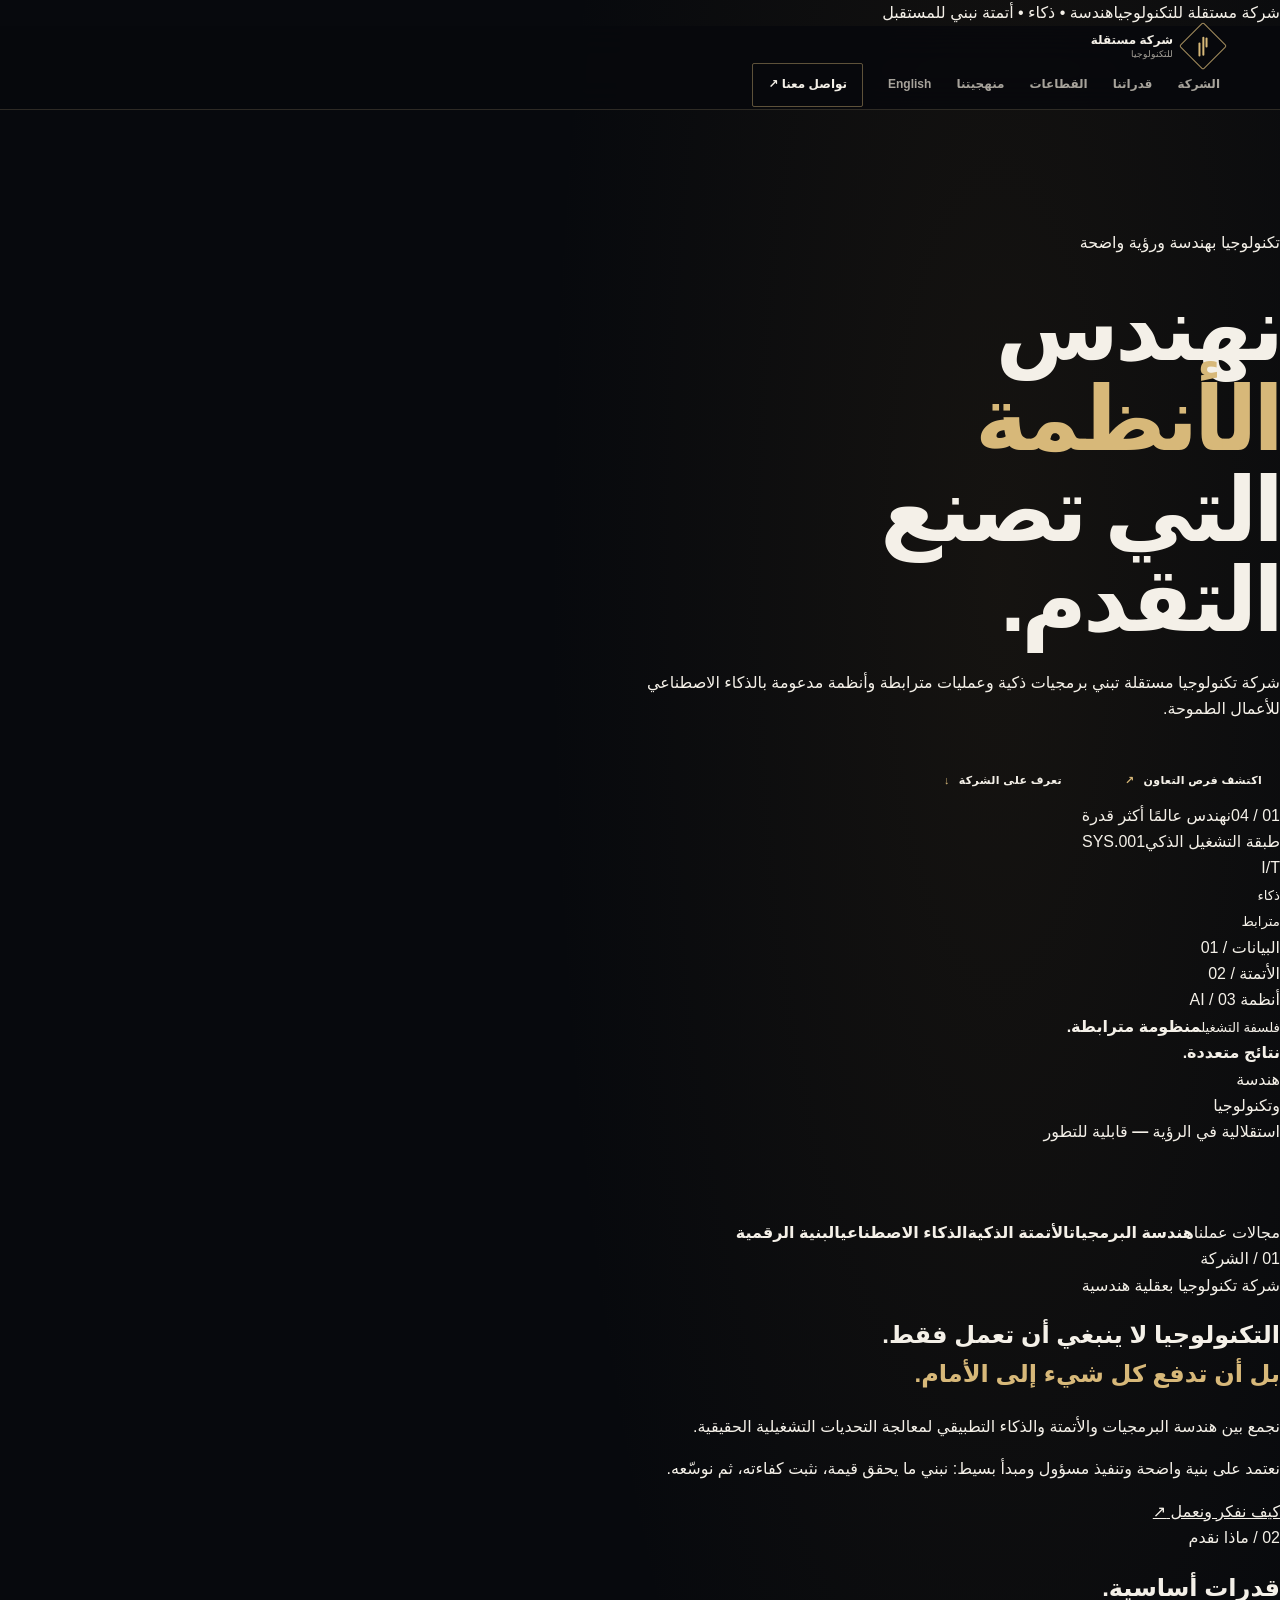
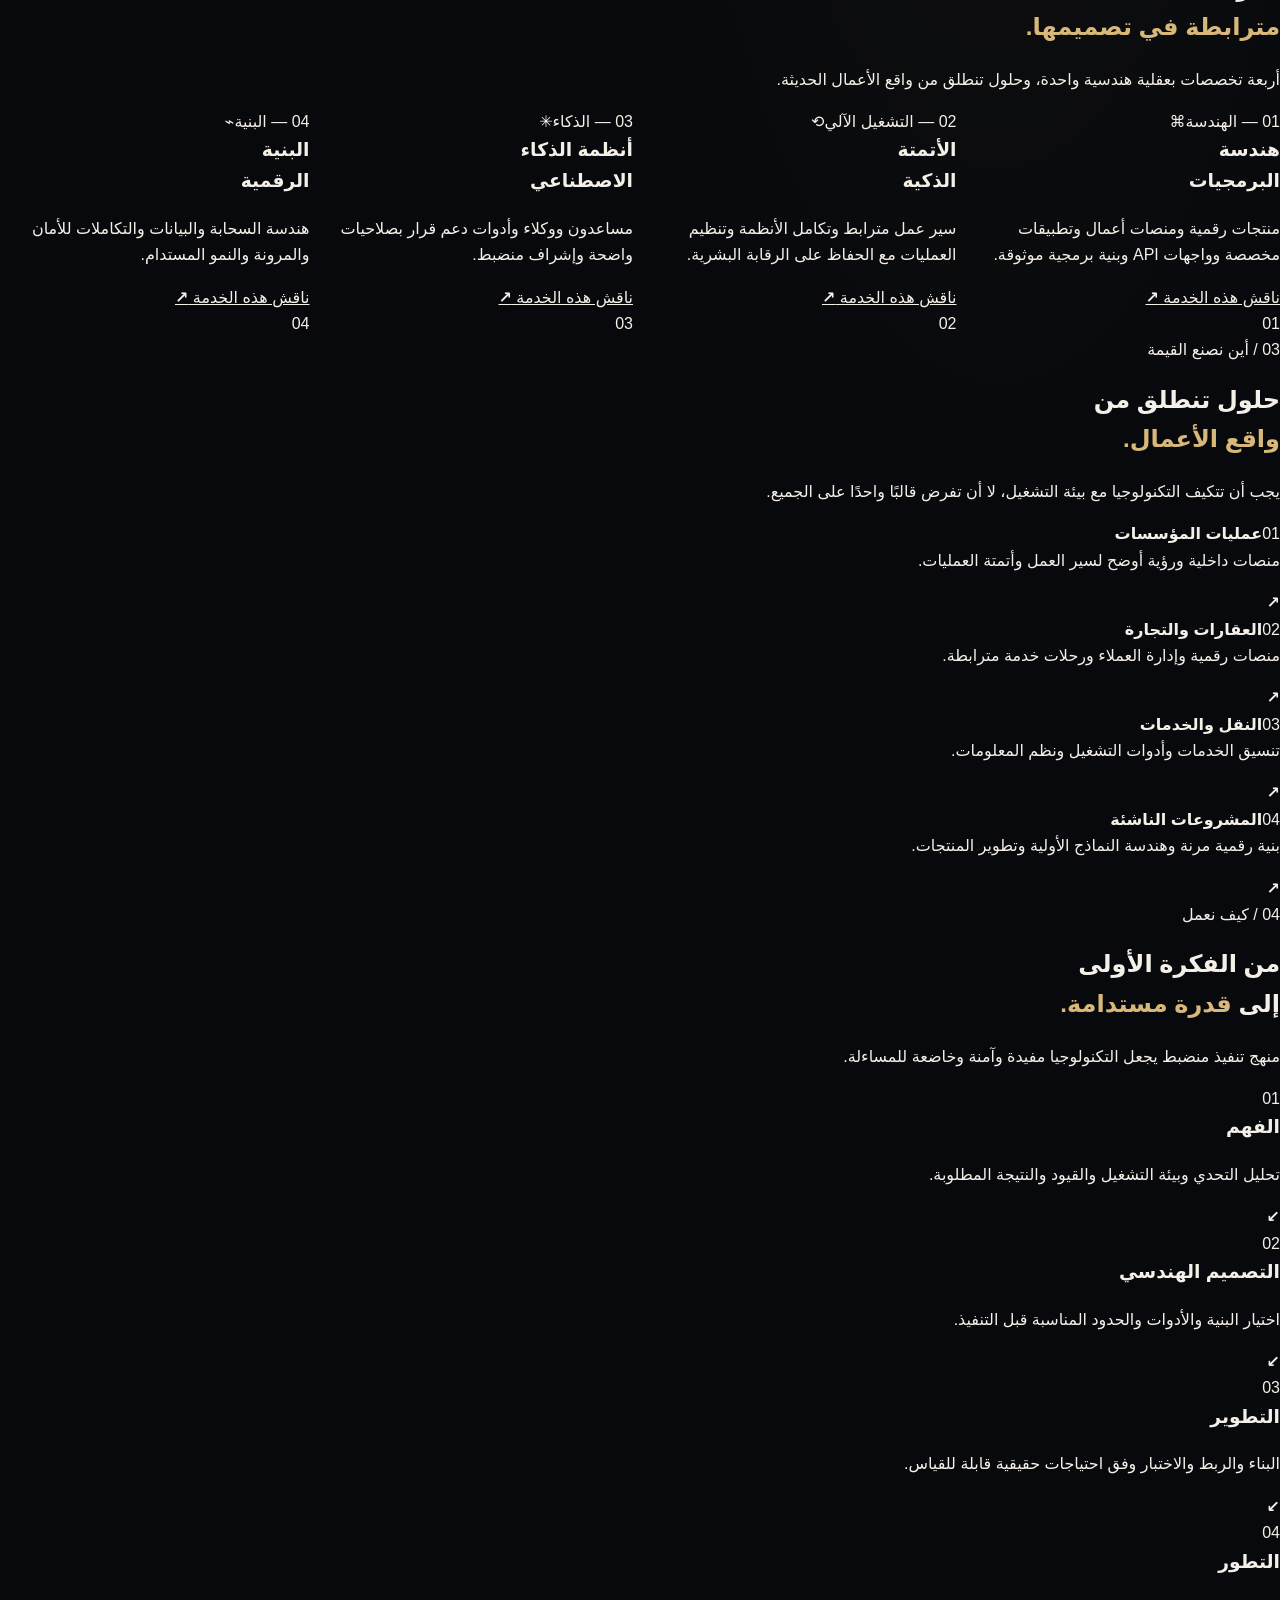
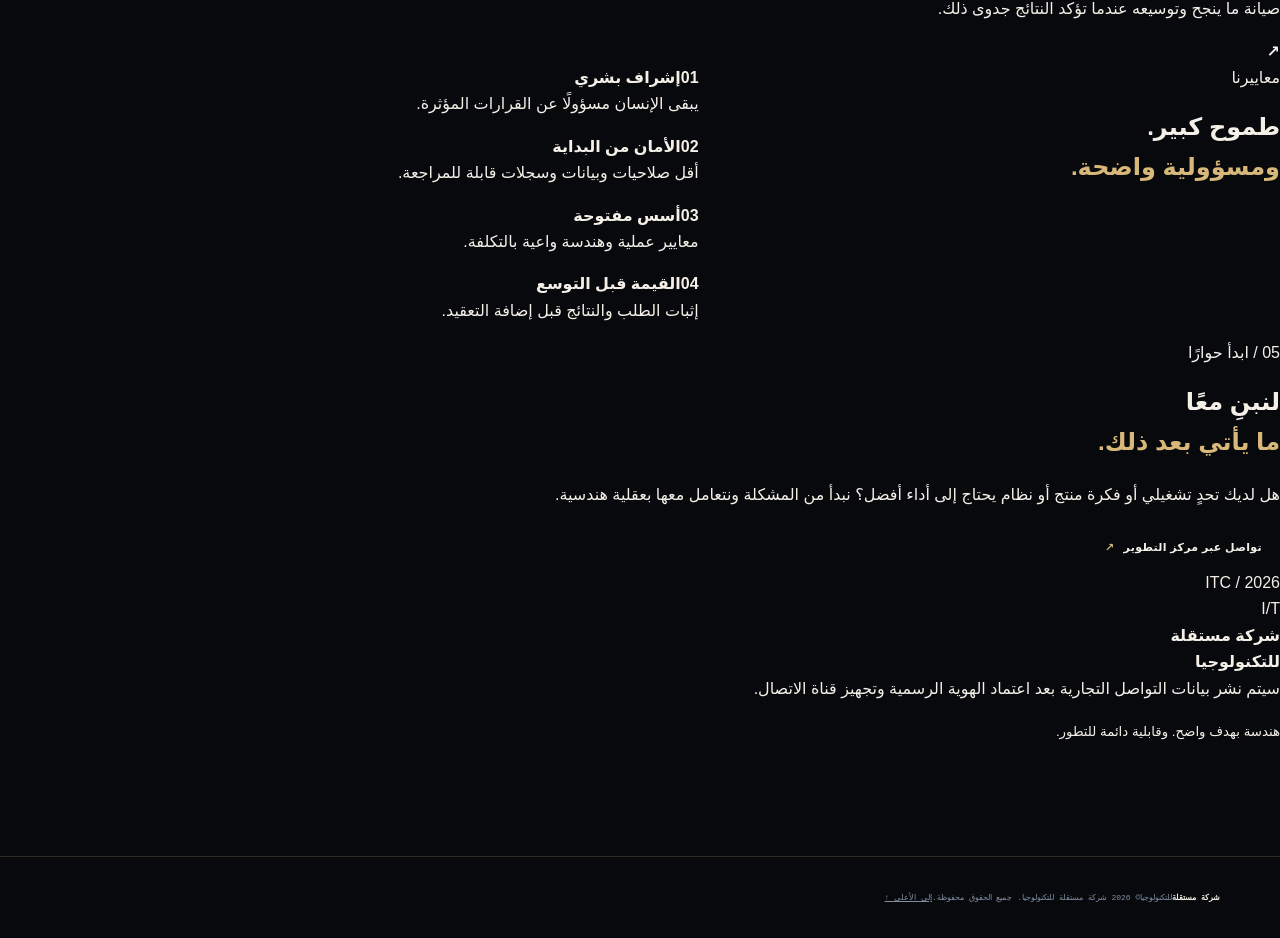
==== commit 368ae1e8: "Rebuild website as a premium corporate technology company" ====
--- a/web/ar/index.html
+++ b/web/ar/index.html
@@ -1,73 +1,23 @@
 <!doctype html>
-<html lang="ar" dir="rtl">
-<head>
-  <meta charset="utf-8">
-  <meta name="viewport" content="width=device-width, initial-scale=1">
-  <meta name="description" content="شركة تكنولوجيا مستقلة تطور البرمجيات والأتمتة الذكية وأنظمة الذكاء الاصطناعي للأعمال الحديثة.">
-  <meta name="theme-color" content="#07090d">\n  <link rel="canonical" href="https://autonomous-tech-company.pages.dev/ar/">\n  <link rel="alternate" hreflang="en" href="https://autonomous-tech-company.pages.dev/">\n  <link rel="alternate" hreflang="ar" href="https://autonomous-tech-company.pages.dev/ar/">\n  <link rel="alternate" hreflang="x-default" href="https://autonomous-tech-company.pages.dev/">\n  <meta property="og:type" content="website">\n  <meta property="og:title" content="شركة مستقلة للتكنولوجيا والأنظمة الذكية">\n  <meta property="og:description" content="هندسة البرمجيات والأتمتة الذكية وأنظمة الذكاء الاصطناعي للأعمال الحديثة.">\n  <meta property="og:url" content="https://autonomous-tech-company.pages.dev/ar/">\n  <meta name="twitter:card" content="summary_large_image">
-  <title>شركة تكنولوجيا مستقلة — البرمجيات والأتمتة والذكاء الاصطناعي</title>
-  <link rel="icon" href="../favicon.svg" type="image/svg+xml">
-  <link rel="stylesheet" href="../styles.css">
-  <link rel="stylesheet" href="ar.css">
-</head>
-<body>
-  <div class="ambient ambient-one"></div><div class="ambient ambient-two"></div>
-  <header class="site-header">
-    <a class="identity" href="#home" aria-label="الرئيسية">
-      <span class="identity-mark" aria-hidden="true"><i></i><i></i><i></i></span>
-      <span class="identity-copy"><strong>شركة مستقلة</strong><small>للتكنولوجيا والأنظمة الذكية</small></span>
-    </a>
-    <button class="menu-toggle" aria-label="فتح القائمة" aria-expanded="false" aria-controls="primary-nav"><span></span><span></span></button>
-    <nav id="primary-nav" class="primary-nav" aria-label="القائمة الرئيسية">
-      <a href="#capabilities">قدراتنا</a><a href="#systems">الأنظمة</a><a href="#method">منهجية العمل</a><a href="#principles">مبادئنا</a>
-      <a class="language-switch" href="../">English</a><a class="nav-contact" href="#contact">ابدأ مشروعًا <span>↗</span></a>
-    </nav>
-  </header>
-  <main id="home">
-    <section class="hero shell">
-      <div class="hero-copy">
-        <div class="kicker"><span class="pulse"></span> نصمم تقنيات تصنع الفرق</div>
-        <h1>تكنولوجيا<br><em>تحرك الأعمال</em><br>إلى الأمام.</h1>
-        <p class="hero-intro">نطوّر برمجيات ذكية، وسير عمل مترابطًا، وأنظمة عملية للذكاء الاصطناعي؛ لتحويل العمليات المعقدة إلى أعمال أبسط وأسرع وأكثر اعتمادية.</p>
-        <div class="hero-actions"><a class="button button-primary" href="#contact">ناقشنا تحديك <span>↗</span></a><a class="text-link" href="#capabilities">اكتشف قدراتنا <span>↓</span></a></div>
-        <div class="hero-proof"><span class="proof-line"></span><span>استقلالية في التصميم</span><span class="proof-dot">·</span><span>ذكاء اصطناعي تحت إشراف بشري</span></div>
-      </div>
-      <div class="hero-visual" aria-label="رسم تجريدي للأنظمة الرقمية">
-        <div class="visual-grid"></div><div class="visual-ring ring-a"></div><div class="visual-ring ring-b"></div><div class="visual-ring ring-c"></div>
-        <div class="visual-core"><div class="core-glyph">∴</div><span>ذكاء<br>يتحول إلى فعل</span></div>
-        <div class="visual-tag tag-top"><span class="tag-dot"></span> الأنظمة / 001</div><div class="visual-tag tag-bottom">إشارة ← قرار ← أثر</div>
-        <div class="orbit-node node-a"></div><div class="orbit-node node-b"></div><div class="orbit-node node-c"></div>
-      </div>
-      <div class="hero-index"><span>01</span><span>—</span><span>نبني بهدف واضح</span></div>
-    </section>
-
-    <section class="capabilities section-pad" id="capabilities">
-      <div class="section-heading shell"><div><div class="kicker">01 / قدراتنا</div><h2>من التحديات المعقدة<br>إلى <em>أنظمة تعمل.</em></h2></div><p>نجمع بين الهندسة والأتمتة والذكاء حول المهام التي تصنع قيمة حقيقية.</p></div>
-      <div class="capability-grid shell">
-        <article class="capability-card"><div class="card-top"><span>01</span><span class="card-icon">⌘</span></div><h3>هندسة البرمجيات</h3><p>منصات ويب وتطبيقات أعمال وأدوات داخلية وواجهات API مصممة وفق احتياجات التشغيل الفعلية.</p><a href="#contact">ناقش احتياجك <span>↗</span></a></article>
-        <article class="capability-card featured"><div class="card-top"><span>02</span><span class="card-icon">⟲</span></div><h3>الأتمتة الذكية</h3><p>سير عمل مترابط وتكاملات وموافقات وتشغيل آلي يقلل المهام المتكررة دون فقدان السيطرة.</p><a href="#contact">ناقش احتياجك <span>↗</span></a></article>
-        <article class="capability-card"><div class="card-top"><span>03</span><span class="card-icon">✳</span></div><h3>أنظمة الذكاء الاصطناعي</h3><p>مساعدون ووكلاء متخصصون بصلاحيات محددة وإشراف بشري ومراقبة وأهداف قابلة للقياس.</p><a href="#contact">ناقش احتياجك <span>↗</span></a></article>
-        <article class="capability-card"><div class="card-top"><span>04</span><span class="card-icon">⌁</span></div><h3>البنية الرقمية</h3><p>أسس عملية للحوسبة والبيانات والتكاملات، مصممة للاعتمادية والأمان والنمو المستدام.</p><a href="#contact">ناقش احتياجك <span>↗</span></a></article>
-      </div>
-    </section>
-
-    <section class="systems-section section-pad" id="systems">
-      <div class="systems-layout shell">
-        <div class="systems-copy"><div class="kicker">02 / التفكير المنظومي</div><h2>ليست أدوات منفصلة.<br><em>بل قدرات مترابطة.</em></h2><p>التكنولوجيا المفيدة ليست مجموعة خصائص متفرقة. نصمم الروابط بين الأشخاص والبيانات والقرارات والتنفيذ، بحيث يكون لكل مكوّن دور واضح.</p><a class="text-link" href="#method">كيف ننفذ المشاريع <span>↗</span></a></div>
-        <div class="systems-diagram" role="img" aria-label="الأشخاص والبيانات وسير العمل ووكلاء الذكاء الاصطناعي ضمن منظومة محكومة"><div class="diagram-orbit orbit-outer"></div><div class="diagram-orbit orbit-inner"></div><div class="diagram-core"><span>المركز</span><strong>التحكم<br>والذكاء</strong></div><div class="diagram-node people"><b>01</b><span>الأشخاص</span></div><div class="diagram-node data"><b>02</b><span>البيانات</span></div><div class="diagram-node workflows"><b>03</b><span>سير العمل</span></div><div class="diagram-node agents"><b>04</b><span>وكلاء AI</span></div><div class="diagram-caption">منظومة تشغيل مترابطة ومحكومة</div></div>
-      </div>
-    </section>
-
-    <section class="method section-pad" id="method">
-      <div class="section-heading shell"><div><div class="kicker">03 / منهجية التنفيذ</div><h2>ابدأ بتركيز.<br><em>وسّع ما يثبت نجاحه.</em></h2></div><p>نفضّل الأدلة على الافتراضات، والتنفيذ المفيد على التعقيد غير الضروري.</p></div>
-      <div class="method-steps shell"><article><span class="step-number">01</span><div><h3>الفهم</h3><p>فهم بيئة التشغيل والقيود والمستخدمين ومعايير النجاح.</p></div></article><article><span class="step-number">02</span><div><h3>الهندسة</h3><p>بناء أصغر حل آمن يعالج المشكلة ويمكن صيانته.</p></div></article><article><span class="step-number">03</span><div><h3>التحقق</h3><p>اختبار الحل مع سير العمل الحقيقي وقياس النتائج وتحسينها.</p></div></article><article><span class="step-number">04</span><div><h3>التوسع</h3><p>تحويل القدرات المثبتة إلى أنظمة ومنتجات قابلة للتكرار عند ثبوت الطلب.</p></div></article></div>
-    </section>
-
-    <section class="principles section-pad" id="principles"><div class="principles-inner shell"><div><div class="kicker">04 / مبادئ التشغيل</div><h2>طموح كبير،<br><em>ومسؤولية واضحة.</em></h2></div><div class="principle-list"><div><span>01</span><p><strong>المسؤولية البشرية</strong> — تظل القرارات المؤثرة قابلة للمراجعة وتحت سيطرة بشرية مخوّلة.</p></div><div><span>02</span><p><strong>الأمان من البداية</strong> — أقل قدر من الصلاحيات، وتقليل البيانات، وسجلات قابلة للمراجعة.</p></div><div><span>03</span><p><strong>الكفاءة والانفتاح</strong> — تفضيل المعايير المفتوحة والأدوات المجربة والهندسة الواعية بالتكلفة.</p></div><div><span>04</span><p><strong>القيمة قبل التوسع</strong> — التحقق من احتياج العميل قبل إضافة التعقيد أو بناء منصات افتراضية.</p></div></div></div></section>
-
-    <section class="contact-section shell" id="contact"><div class="contact-panel"><div class="kicker">05 / الخطوة التالية</div><h2>كل نظام مؤثر يبدأ<br>من <em>مشكلة حقيقية.</em></h2><p>أخبرنا بما يبطئ عملياتك، أو ما تريد بناءه، أو أين يمكن للتكنولوجيا أن تحقق نتيجة أفضل.</p><div class="contact-status"><span class="status-dot"></span> يجري استكمال قناة التواصل الرسمية.</div></div><div class="contact-side"><div class="contact-symbol">↗</div><span>طلبات المشاريع</span><p>سيتم نشر الهوية التجارية وبيانات التواصل الرسمية بعد اعتماد اسم الشركة وتجهيز قناة الأعمال.</p><a href="https://github.com/royalegyptgroup0-dotcom/autonomous-tech-company" target="_blank" rel="noopener noreferrer">مستودع التطوير <span>↗</span></a></div></section>
-  </main>
-  <footer class="site-footer"><a class="footer-brand" href="#home">شركة مستقلة <span>/ للتكنولوجيا</span></a><span>هندسة بهدف واضح. وتشغيل بمسؤولية.</span><a href="#home" class="back-top">إلى الأعلى ↑</a></footer>
-  <script src="../app.js" defer></script>
-</body>
-</html>+<html lang="ar" dir="rtl"><head><meta charset="utf-8"><meta name="viewport" content="width=device-width, initial-scale=1">
+<meta name="description" content="شركة تكنولوجيا مستقلة تعمل على هندسة البرمجيات الذكية والأتمتة والأنظمة الرقمية."><meta name="theme-color" content="#080a0d">
+<link rel="canonical" href="https://autonomous-tech-company.pages.dev/ar/"><link rel="alternate" hreflang="en" href="https://autonomous-tech-company.pages.dev/"><link rel="alternate" hreflang="ar" href="https://autonomous-tech-company.pages.dev/ar/"><link rel="alternate" hreflang="x-default" href="https://autonomous-tech-company.pages.dev/">
+<meta property="og:type" content="website"><meta property="og:title" content="شركة مستقلة للتكنولوجيا"><meta property="og:description" content="هندسة البرمجيات الذكية والأتمتة والأنظمة الرقمية."><meta property="og:url" content="https://autonomous-tech-company.pages.dev/ar/"><meta name="twitter:card" content="summary_large_image">
+<title>شركة مستقلة للتكنولوجيا | هندسة الأنظمة الذكية</title><link rel="icon" href="../favicon.svg" type="image/svg+xml"><link rel="stylesheet" href="../styles.css"><link rel="stylesheet" href="ar.css"></head>
+<body><div class="topline"><div class="container topline-inner"><span>شركة مستقلة للتكنولوجيا</span><span>هندسة • ذكاء • أتمتة</span><span class="topline-status"><i></i> نبني للمستقبل</span></div></div>
+<header class="site-header"><div class="container header-inner"><a class="identity" href="#home" aria-label="الرئيسية"><span class="identity-mark"><i></i><i></i><i></i></span><span class="identity-copy"><strong>شركة مستقلة</strong><small>للتكنولوجيا</small></span></a><button class="menu-toggle" aria-label="فتح القائمة" aria-expanded="false" aria-controls="primary-nav"><span></span><span></span></button><nav id="primary-nav" class="primary-nav"><a href="#company">الشركة</a><a href="#capabilities">قدراتنا</a><a href="#industries">القطاعات</a><a href="#approach">منهجيتنا</a><a class="language-switch" href="../">English</a><a class="nav-contact" href="#contact">تواصل معنا <b>↗</b></a></nav></div></header>
+<main id="home"><section class="hero"><div class="container hero-layout"><div class="hero-copy"><div class="eyebrow"><span class="eyebrow-line"></span> تكنولوجيا بهندسة ورؤية واضحة</div><h1>نهندس<br><em>الأنظمة</em><br>التي تصنع التقدم.</h1><p class="hero-lead">شركة تكنولوجيا مستقلة تبني برمجيات ذكية وعمليات مترابطة وأنظمة مدعومة بالذكاء الاصطناعي للأعمال الطموحة.</p><div class="hero-actions"><a class="button button-gold" href="#contact">اكتشف فرص التعاون <span>↗</span></a><a class="button button-quiet" href="#company">تعرف على الشركة <span>↓</span></a></div><div class="hero-foot"><span>01 / 04</span><span class="hero-foot-line"></span><span>نهندس عالمًا أكثر قدرة</span></div></div>
+<div class="hero-stage"><div class="stage-frame"><div class="stage-top"><span>طبقة التشغيل الذكي</span><span>SYS.001</span></div><div class="stage-art"><div class="art-grid"></div><div class="art-axis axis-x"></div><div class="art-axis axis-y"></div><div class="art-orbit orbit-one"></div><div class="art-orbit orbit-two"></div><div class="art-orbit orbit-three"></div><div class="art-core"><div class="core-insignia">I<span>/</span>T</div><small>ذكاء<br>مترابط</small></div><div class="art-point point-one"></div><div class="art-point point-two"></div><div class="art-point point-three"></div><div class="art-label label-one">البيانات / 01</div><div class="art-label label-two">الأتمتة / 02</div><div class="art-label label-three">أنظمة AI / 03</div></div><div class="stage-bottom"><div><small>فلسفة التشغيل</small><strong>منظومة مترابطة.<br>نتائج متعددة.</strong></div><span class="stage-coordinate">هندسة<br>وتكنولوجيا</span></div></div><div class="stage-index">استقلالية في الرؤية <b>—</b> قابلية للتطور</div></div></div></section>
+<div class="trust-band"><div class="container trust-inner"><span>مجالات عملنا</span><b>هندسة البرمجيات</b><i></i><b>الأتمتة الذكية</b><i></i><b>الذكاء الاصطناعي</b><i></i><b>البنية الرقمية</b></div></div>
+<section class="company-section section-space" id="company"><div class="container company-grid"><div class="section-index">01 <span>/</span> الشركة</div><div class="company-statement"><p class="eyebrow">شركة تكنولوجيا بعقلية هندسية</p><h2>التكنولوجيا لا ينبغي أن تعمل فقط.<br><em>بل أن تدفع كل شيء إلى الأمام.</em></h2></div><div class="company-copy"><p>نجمع بين هندسة البرمجيات والأتمتة والذكاء التطبيقي لمعالجة التحديات التشغيلية الحقيقية.</p><p>نعتمد على بنية واضحة وتنفيذ مسؤول ومبدأ بسيط: نبني ما يحقق قيمة، نثبت كفاءته، ثم نوسّعه.</p><a class="inline-link" href="#approach">كيف نفكر ونعمل <span>↗</span></a></div></div></section>
+<section class="capabilities-section section-space" id="capabilities"><div class="container"><div class="section-head"><div><p class="eyebrow">02 / ماذا نقدم</p><h2>قدرات أساسية.<br><em>مترابطة في تصميمها.</em></h2></div><p>أربعة تخصصات بعقلية هندسية واحدة، وحلول تنطلق من واقع الأعمال الحديثة.</p></div><div class="capability-grid">
+<article class="cap-card cap-main"><div class="cap-card-top"><span>01 — الهندسة</span><span class="cap-symbol">⌘</span></div><div class="cap-card-body"><h3>هندسة<br>البرمجيات</h3><p>منتجات رقمية ومنصات أعمال وتطبيقات مخصصة وواجهات API وبنية برمجية موثوقة.</p><a href="#contact">ناقش هذه الخدمة <b>↗</b></a></div><div class="cap-watermark">01</div></article>
+<article class="cap-card"><div class="cap-card-top"><span>02 — التشغيل الآلي</span><span class="cap-symbol">⟲</span></div><div class="cap-card-body"><h3>الأتمتة<br>الذكية</h3><p>سير عمل مترابط وتكامل الأنظمة وتنظيم العمليات مع الحفاظ على الرقابة البشرية.</p><a href="#contact">ناقش هذه الخدمة <b>↗</b></a></div><div class="cap-watermark">02</div></article>
+<article class="cap-card"><div class="cap-card-top"><span>03 — الذكاء</span><span class="cap-symbol">✳</span></div><div class="cap-card-body"><h3>أنظمة الذكاء<br>الاصطناعي</h3><p>مساعدون ووكلاء وأدوات دعم قرار بصلاحيات واضحة وإشراف منضبط.</p><a href="#contact">ناقش هذه الخدمة <b>↗</b></a></div><div class="cap-watermark">03</div></article>
+<article class="cap-card"><div class="cap-card-top"><span>04 — البنية</span><span class="cap-symbol">⌁</span></div><div class="cap-card-body"><h3>البنية<br>الرقمية</h3><p>هندسة السحابة والبيانات والتكاملات للأمان والمرونة والنمو المستدام.</p><a href="#contact">ناقش هذه الخدمة <b>↗</b></a></div><div class="cap-watermark">04</div></article>
+</div></div></section>
+<section class="industries-section section-space" id="industries"><div class="container"><div class="section-head"><div><p class="eyebrow">03 / أين نصنع القيمة</p><h2>حلول تنطلق من<br><em>واقع الأعمال.</em></h2></div><p>يجب أن تتكيف التكنولوجيا مع بيئة التشغيل، لا أن تفرض قالبًا واحدًا على الجميع.</p></div><div class="industry-list"><div><span>01</span><strong>عمليات المؤسسات</strong><p>منصات داخلية ورؤية أوضح لسير العمل وأتمتة العمليات.</p><b>↗</b></div><div><span>02</span><strong>العقارات والتجارة</strong><p>منصات رقمية وإدارة العملاء ورحلات خدمة مترابطة.</p><b>↗</b></div><div><span>03</span><strong>النقل والخدمات</strong><p>تنسيق الخدمات وأدوات التشغيل ونظم المعلومات.</p><b>↗</b></div><div><span>04</span><strong>المشروعات الناشئة</strong><p>بنية رقمية مرنة وهندسة النماذج الأولية وتطوير المنتجات.</p><b>↗</b></div></div></div></section>
+<section class="approach-section section-space" id="approach"><div class="container approach-layout"><div><p class="eyebrow">04 / كيف نعمل</p><h2>من الفكرة الأولى<br>إلى <em>قدرة مستدامة.</em></h2><p class="approach-intro">منهج تنفيذ منضبط يجعل التكنولوجيا مفيدة وآمنة وخاضعة للمساءلة.</p></div><div class="approach-steps"><article><span>01</span><div><h3>الفهم</h3><p>تحليل التحدي وبيئة التشغيل والقيود والنتيجة المطلوبة.</p></div><b>↙</b></article><article><span>02</span><div><h3>التصميم الهندسي</h3><p>اختيار البنية والأدوات والحدود المناسبة قبل التنفيذ.</p></div><b>↙</b></article><article><span>03</span><div><h3>التطوير</h3><p>البناء والربط والاختبار وفق احتياجات حقيقية قابلة للقياس.</p></div><b>↙</b></article><article><span>04</span><div><h3>التطور</h3><p>صيانة ما ينجح وتوسيعه عندما تؤكد النتائج جدوى ذلك.</p></div><b>↗</b></article></div></div></section>
+<section class="principles-band"><div class="container principles-inner"><div><p class="eyebrow">معاييرنا</p><h2>طموح كبير.<br><em>ومسؤولية واضحة.</em></h2></div><div class="principles-grid"><div><b>01</b><strong>إشراف بشري</strong><p>يبقى الإنسان مسؤولًا عن القرارات المؤثرة.</p></div><div><b>02</b><strong>الأمان من البداية</strong><p>أقل صلاحيات وبيانات وسجلات قابلة للمراجعة.</p></div><div><b>03</b><strong>أسس مفتوحة</strong><p>معايير عملية وهندسة واعية بالتكلفة.</p></div><div><b>04</b><strong>القيمة قبل التوسع</strong><p>إثبات الطلب والنتائج قبل إضافة التعقيد.</p></div></div></div></section>
+<section class="contact-section" id="contact"><div class="container contact-layout"><div><p class="eyebrow">05 / ابدأ حوارًا</p><h2>لنبنِ معًا<br><em>ما يأتي بعد ذلك.</em></h2><p class="contact-lead">هل لديك تحدٍ تشغيلي أو فكرة منتج أو نظام يحتاج إلى أداء أفضل؟ نبدأ من المشكلة ونتعامل معها بعقلية هندسية.</p><a class="button button-gold" href="https://github.com/royalegyptgroup0-dotcom/autonomous-tech-company" target="_blank" rel="noopener noreferrer">تواصل عبر مركز التطوير <span>↗</span></a></div><aside class="contact-aside"><span class="aside-number">ITC / 2026</span><div class="aside-emblem">I<span>/</span>T</div><strong>شركة مستقلة<br>للتكنولوجيا</strong><p>سيتم نشر بيانات التواصل التجارية بعد اعتماد الهوية الرسمية وتجهيز قناة الاتصال.</p><span class="aside-rule"></span><small>هندسة بهدف واضح. وقابلية دائمة للتطور.</small></aside></div></section></main>
+<footer class="site-footer"><div class="container footer-inner"><a class="footer-brand" href="#home"><b>شركة مستقلة</b><span>للتكنولوجيا</span></a><span>© 2026 شركة مستقلة للتكنولوجيا. جميع الحقوق محفوظة.</span><a href="#home">إلى الأعلى ↑</a></div></footer><script src="../app.js" defer></script></body></html>
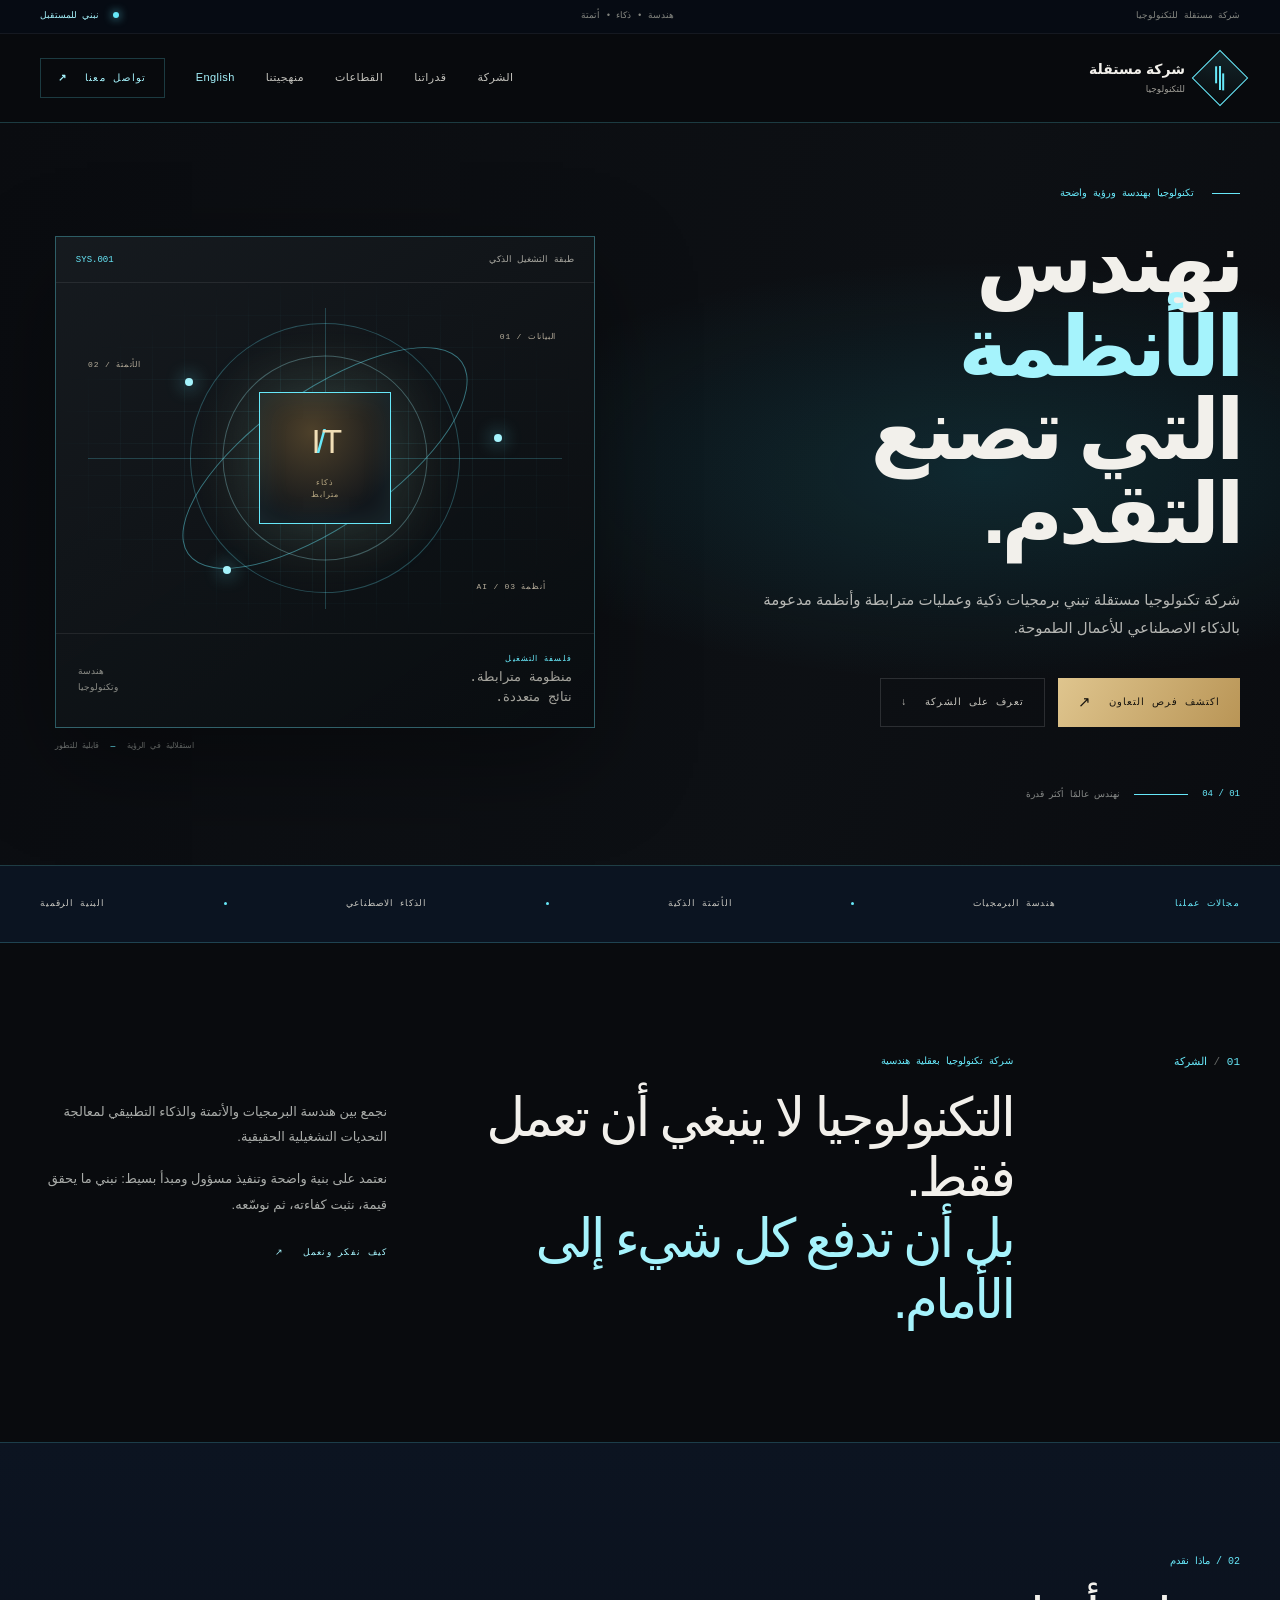
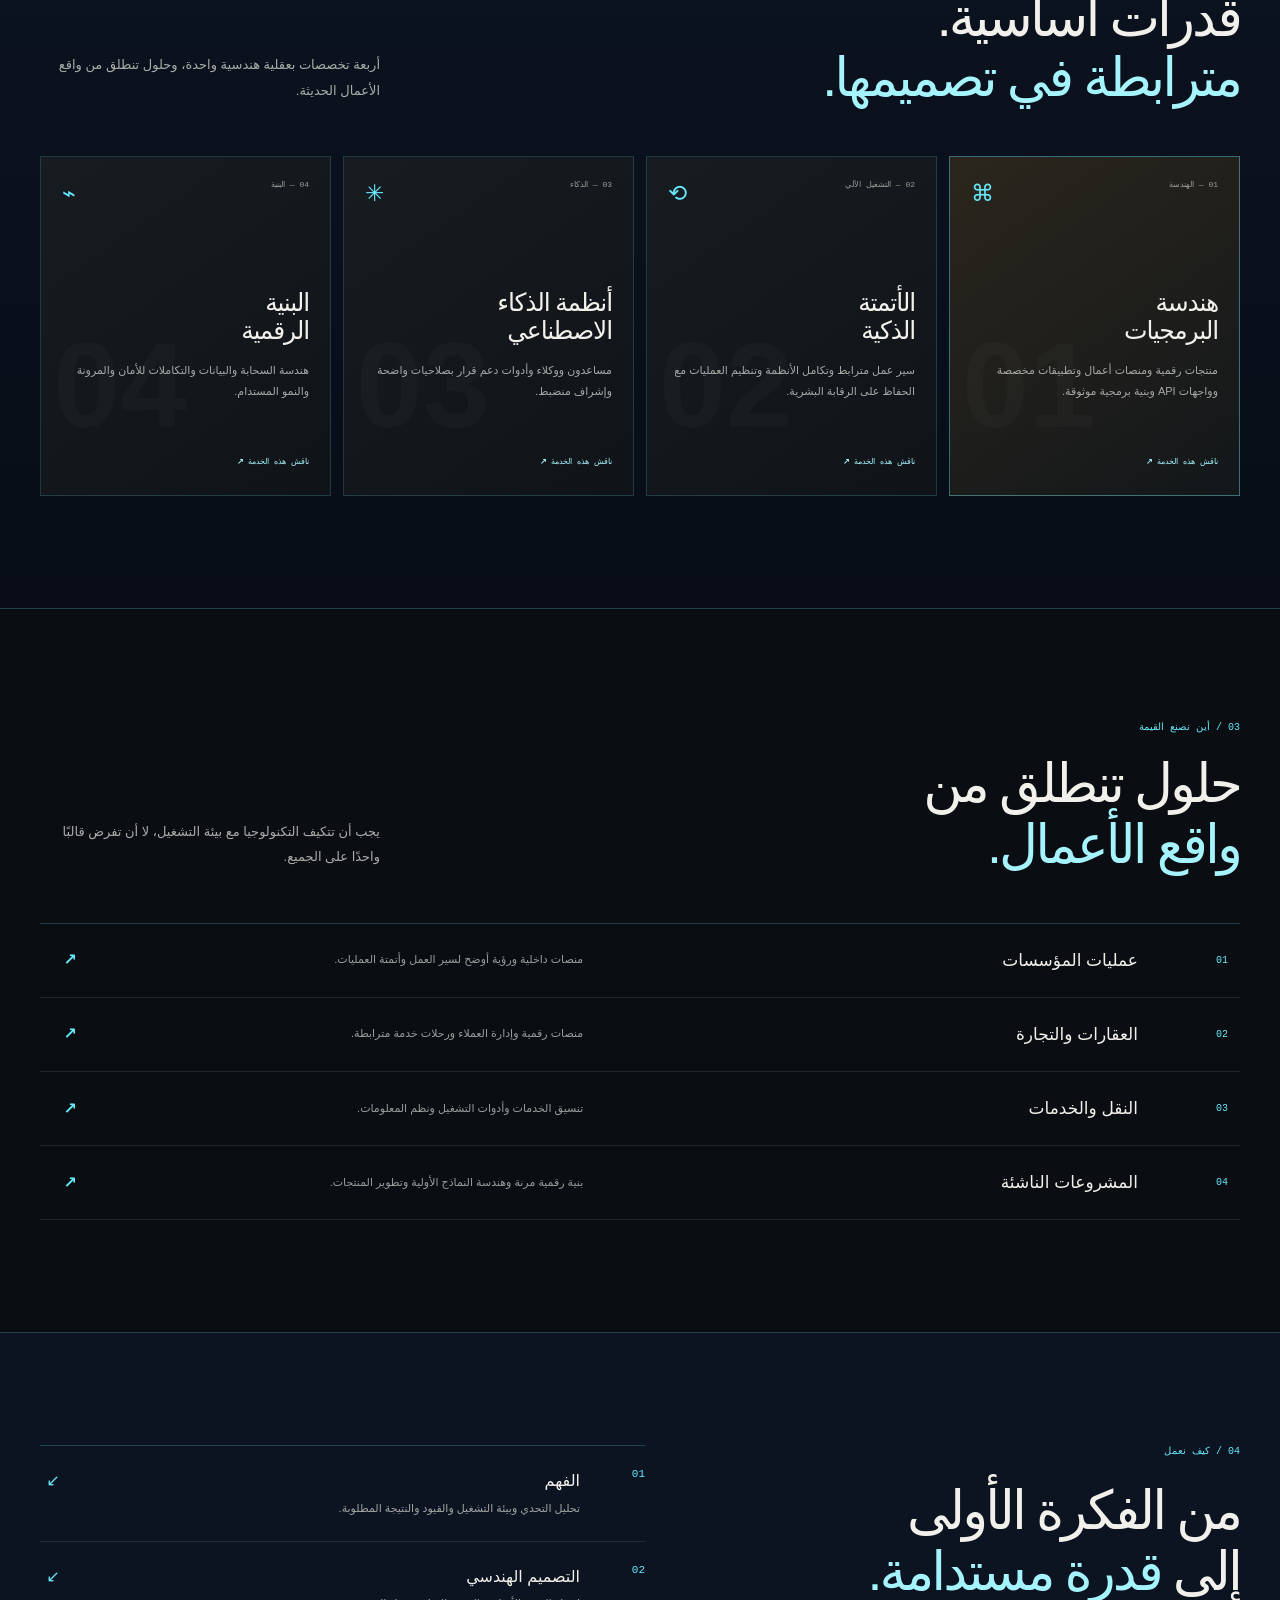
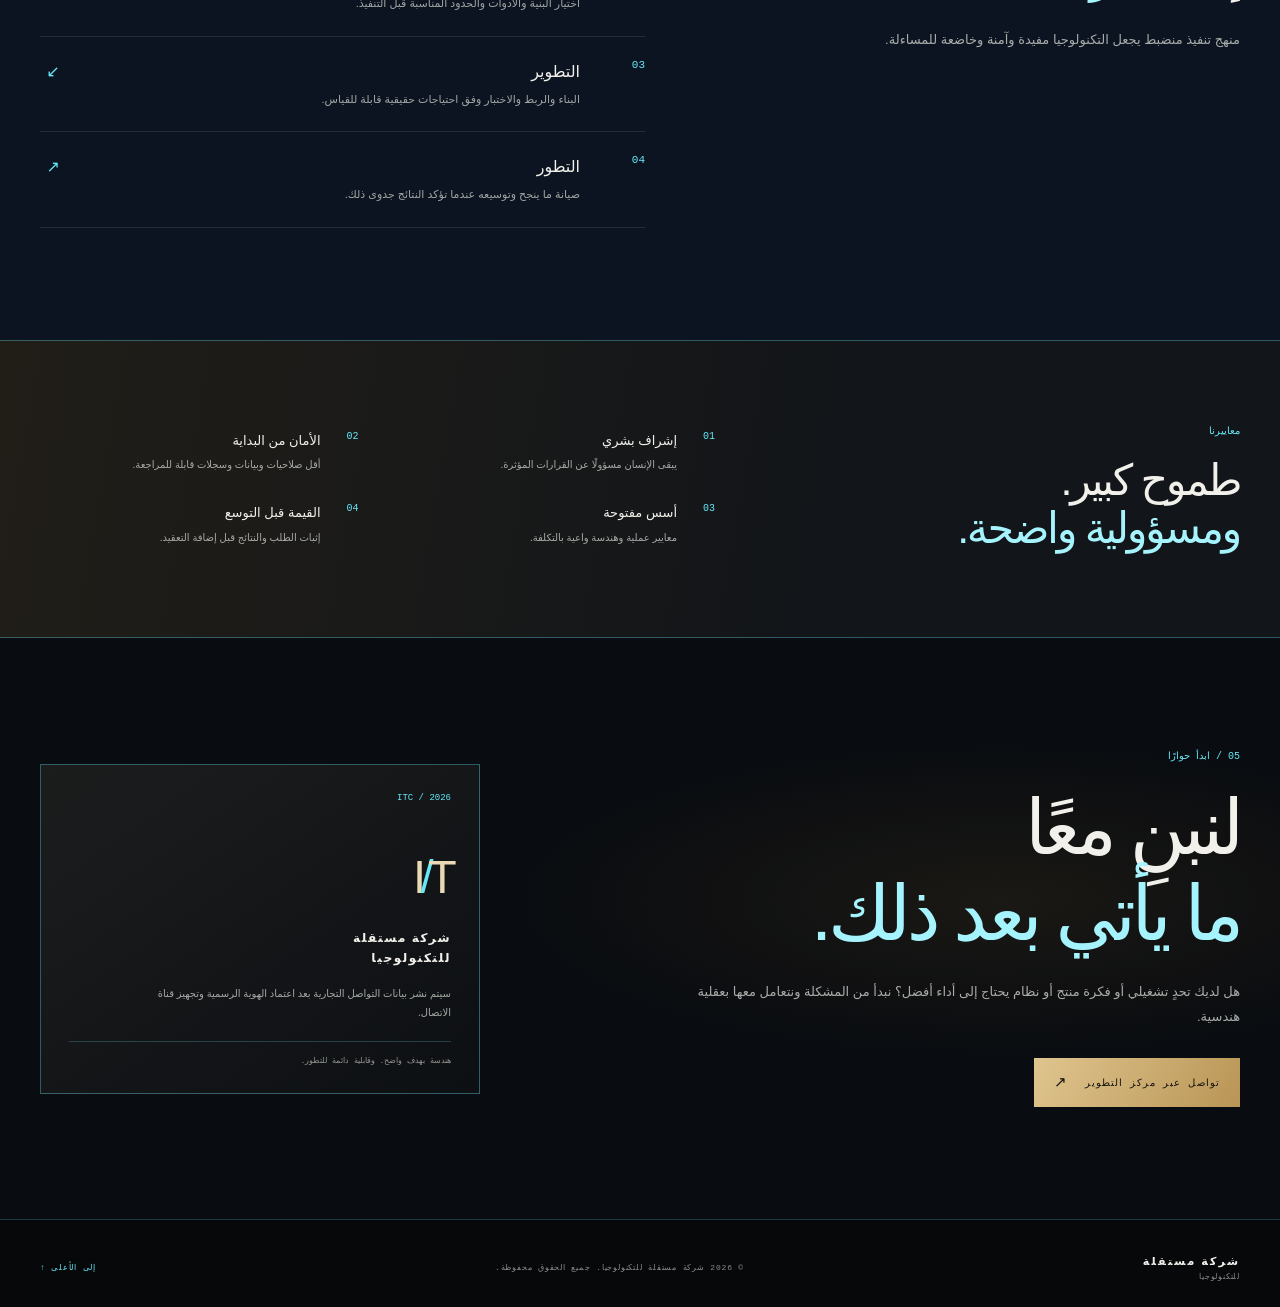
==== commit d26464dd: "Align Arabic browser theme color with the new technology identity" ====
--- a/web/ar/index.html
+++ b/web/ar/index.html
@@ -1,6 +1,6 @@
 <!doctype html>
 <html lang="ar" dir="rtl"><head><meta charset="utf-8"><meta name="viewport" content="width=device-width, initial-scale=1">
-<meta name="description" content="شركة تكنولوجيا مستقلة تعمل على هندسة البرمجيات الذكية والأتمتة والأنظمة الرقمية."><meta name="theme-color" content="#080a0d">
+<meta name="description" content="شركة تكنولوجيا مستقلة تعمل على هندسة البرمجيات الذكية والأتمتة والأنظمة الرقمية."><meta name="theme-color" content="#080d17">
 <link rel="canonical" href="https://autonomous-tech-company.pages.dev/ar/"><link rel="alternate" hreflang="en" href="https://autonomous-tech-company.pages.dev/"><link rel="alternate" hreflang="ar" href="https://autonomous-tech-company.pages.dev/ar/"><link rel="alternate" hreflang="x-default" href="https://autonomous-tech-company.pages.dev/">
 <meta property="og:type" content="website"><meta property="og:title" content="شركة مستقلة للتكنولوجيا"><meta property="og:description" content="هندسة البرمجيات الذكية والأتمتة والأنظمة الرقمية."><meta property="og:url" content="https://autonomous-tech-company.pages.dev/ar/"><meta name="twitter:card" content="summary_large_image">
 <title>شركة مستقلة للتكنولوجيا | هندسة الأنظمة الذكية</title><link rel="icon" href="../favicon.svg" type="image/svg+xml"><link rel="stylesheet" href="../styles.css"><link rel="stylesheet" href="ar.css"></head>
--- a/web/styles.css
+++ b/web/styles.css
@@ -1,16 +1,22 @@
-:root{color-scheme:dark;--bg:#080d18;--surface:#0e1727;--surface2:#111e31;--line:rgba(174,197,222,.15);--text:#f3f6fb;--muted:#9baabd;--teal:#75e0ce;--ice:#b9d8e8;--gold:#d9bd83;--mono:"DM Mono",ui-monospace,monospace;--sans:"Manrope",Inter,system-ui,sans-serif}*{box-sizing:border-box}html{scroll-behavior:smooth;scroll-padding-top:92px}body{margin:0;background:var(--bg);color:var(--text);font-family:var(--sans);line-height:1.65;overflow-x:hidden}a{color:inherit}.ambient{position:absolute;z-index:-1;pointer-events:none;border-radius:50%;filter:blur(100px);opacity:.12}.ambient-one{width:440px;height:440px;right:-140px;top:170px;background:#238d9a}.ambient-two{width:350px;height:350px;left:-180px;top:1450px;background:#315c9a}.shell{width:min(1160px,calc(100% - 64px));margin-inline:auto}.site-header{height:84px;padding:0 max(32px,calc((100vw - 1160px)/2));display:flex;align-items:center;justify-content:space-between;border-bottom:1px solid var(--line);position:relative;z-index:5;background:rgba(8,13,24,.82);backdrop-filter:blur(18px)}.identity{display:flex;align-items:center;gap:13px;text-decoration:none}.identity-mark{width:37px;height:37px;border:1px solid rgba(117,224,206,.55);border-radius:10px;display:flex;align-items:center;justify-content:center;gap:3px;transform:rotate(0)}.identity-mark i{display:block;width:3px;border-radius:2px;background:var(--teal)}.identity-mark i:nth-child(1){height:10px}.identity-mark i:nth-child(2){height:19px}.identity-mark i:nth-child(3){height:14px}.identity-copy strong,.identity-copy small{display:block;line-height:1.4;letter-spacing:.13em}.identity-copy strong{font-size:12px;font-weight:800}.identity-copy small{font:9px var(--mono);color:var(--muted);letter-spacing:.16em}.primary-nav{display:flex;align-items:center;gap:31px}.primary-nav a{text-decoration:none;color:var(--muted);font-size:11px;font-weight:700;transition:color .2s}.primary-nav a:hover,.text-link:hover{color:var(--teal)}.primary-nav .nav-contact{border:1px solid var(--line);padding:11px 15px;border-radius:5px;color:var(--text)}.nav-contact span,.button span{color:var(--teal);margin-left:10px}.menu-toggle{display:none;background:none;border:0}.hero{min-height:690px;padding-top:112px;padding-bottom:74px;position:relative;display:grid;grid-template-columns:1.05fr .95fr;align-items:center}.hero-copy{position:relative;z-index:2}.kicker{font:10px var(--mono);letter-spacing:.17em;color:var(--teal);display:flex;align-items:center;gap:10px}.pulse,.status-dot{width:7px;height:7px;border-radius:50%;background:var(--teal);box-shadow:0 0 15px rgba(117,224,206,.7)}h1,h2,h3,p{margin-top:0}h1{font-size:clamp(54px,6.5vw,82px);line-height:1.06;letter-spacing:-.075em;margin:27px 0 24px;font-weight:700}h1 em,h2 em{font-style:normal;color:var(--teal)}.hero-intro{font-size:15px;line-height:1.9;color:var(--muted);max-width:520px}.hero-actions{display:flex;align-items:center;gap:27px;margin-top:34px}.button{display:inline-flex;align-items:center;text-decoration:none;font-size:11px;font-weight:800;padding:14px 18px;border-radius:4px;transition:transform .2s,background .2s}.button:hover{transform:translateY(-2px)}.button-primary{background:var(--teal);color:#07141a}.button-primary span{color:#07141a}.text-link{font-size:11px;font-weight:800;text-decoration:none;color:var(--text);transition:color .2s}.text-link span{color:var(--teal);margin-left:8px}.hero-proof{display:flex;align-items:center;gap:10px;margin-top:65px;font:9px var(--mono);color:#8292a8;flex-wrap:wrap}.proof-line{width:26px;height:1px;background:var(--teal)}.proof-dot{color:var(--teal)}.hero-visual{height:460px;position:relative;display:grid;place-items:center;isolation:isolate}.visual-grid{position:absolute;inset:25px 0;background-image:linear-gradient(rgba(154,190,210,.07) 1px,transparent 1px),linear-gradient(90deg,rgba(154,190,210,.07) 1px,transparent 1px);background-size:34px 34px;mask-image:radial-gradient(ellipse,black 15%,transparent 72%);z-index:-1}.visual-ring{position:absolute;border:1px solid rgba(117,224,206,.2);border-radius:50%;aspect-ratio:1}.ring-a{width:370px}.ring-b{width:290px;border-style:dashed;border-color:rgba(185,216,232,.25)}.ring-c{width:205px;border-color:rgba(117,224,206,.4)}.visual-core{width:140px;height:140px;border-radius:50%;border:1px solid rgba(117,224,206,.6);background:radial-gradient(circle at 35% 25%,#244c57,#0b1826 70%);box-shadow:0 0 75px rgba(56,177,166,.15),inset 0 0 35px rgba(117,224,206,.1);display:flex;flex-direction:column;align-items:center;justify-content:center;z-index:2}.core-glyph{font-size:43px;color:var(--teal);line-height:1}.visual-core span{font:8px/1.6 var(--mono);text-align:center;letter-spacing:.12em;color:#c0d4dc;margin-top:9px}.visual-tag{position:absolute;font:9px var(--mono);letter-spacing:.12em;color:#9aabba}.tag-top{top:40px;right:5px}.tag-bottom{bottom:36px;left:0}.tag-dot{display:inline-block;width:6px;height:6px;background:var(--teal);border-radius:50%;margin-right:8px}.orbit-node{position:absolute;width:9px;height:9px;border-radius:50%;background:var(--teal);box-shadow:0 0 20px var(--teal)}.node-a{top:74px;left:calc(50% - 4px)}.node-b{right:calc(50% - 188px);top:50%}.node-c{bottom:72px;left:calc(50% - 145px)}.hero-index{position:absolute;bottom:28px;left:0;display:flex;gap:12px;align-items:center;color:#718198;font:9px var(--mono);letter-spacing:.15em}.hero-index span:first-child{color:var(--teal)}.section-pad{padding:105px 0}.capabilities{background:#0b1321;border-top:1px solid var(--line);border-bottom:1px solid var(--line)}.section-heading{display:flex;justify-content:space-between;align-items:end;gap:35px;margin-bottom:45px}.section-heading h2,.systems-copy h2,.principles h2{font-size:clamp(35px,4.5vw,55px);line-height:1.14;letter-spacing:-.06em;margin:18px 0 0}.section-heading>p{max-width:330px;color:var(--muted);font-size:12px;line-height:1.9;margin-bottom:5px}.capability-grid{display:grid;grid-template-columns:repeat(4,1fr);gap:12px}.capability-card{min-height:275px;border:1px solid var(--line);background:linear-gradient(145deg,rgba(20,34,54,.9),rgba(12,20,34,.9));padding:23px 20px;display:flex;flex-direction:column;transition:border-color .2s,transform .2s}.capability-card:hover{border-color:rgba(117,224,206,.5);transform:translateY(-4px)}.capability-card.featured{background:linear-gradient(145deg,rgba(28,64,70,.6),rgba(12,25,39,.95));border-color:rgba(117,224,206,.35)}.card-top{display:flex;justify-content:space-between;color:#8395a9;font:10px var(--mono)}.card-icon{font-size:22px;color:var(--teal)}.capability-card h3{font-size:17px;letter-spacing:-.04em;margin:37px 0 10px}.capability-card p{font-size:11px;line-height:1.85;color:var(--muted);margin-bottom:23px}.capability-card>a{font:9px var(--mono);color:var(--teal);text-decoration:none;margin-top:auto}.capability-card>a span{margin-left:6px}.systems-section{overflow:hidden}.systems-layout{display:grid;grid-template-columns:.85fr 1.15fr;align-items:center;gap:50px}.systems-copy p{font-size:12px;line-height:2;color:var(--muted);max-width:430px;margin:24px 0}.systems-diagram{height:450px;position:relative;display:grid;place-items:center}.diagram-orbit{position:absolute;border:1px solid rgba(117,224,206,.2);border-radius:50%;aspect-ratio:1}.orbit-outer{width:370px}.orbit-inner{width:250px;border-style:dashed;border-color:rgba(185,216,232,.2)}.diagram-core{width:135px;height:135px;border-radius:50%;background:#132a39;border:1px solid rgba(117,224,206,.55);display:flex;flex-direction:column;align-items:center;justify-content:center;z-index:2;box-shadow:0 0 55px rgba(117,224,206,.1)}.diagram-core span{font:8px var(--mono);color:var(--teal);letter-spacing:.2em}.diagram-core strong{font-size:10px;text-align:center;line-height:1.5;margin-top:8px;letter-spacing:.06em}.diagram-node{position:absolute;display:flex;flex-direction:column;align-items:center;gap:5px;background:var(--bg);padding:8px 13px;border:1px solid var(--line);min-width:95px}.diagram-node b{font:9px var(--mono);color:var(--teal)}.diagram-node span{font:9px var(--mono);letter-spacing:.08em;color:#b9c6d5}.people{top:18px;left:calc(50% - 48px)}.data{right:0;top:calc(50% - 25px)}.workflows{bottom:18px;left:calc(50% - 48px)}.agents{left:0;top:calc(50% - 25px)}.diagram-caption{position:absolute;bottom:0;font:8px var(--mono);letter-spacing:.16em;color:#72849a}.method{background:#0b1321;border-top:1px solid var(--line);border-bottom:1px solid var(--line)}.method-steps{display:grid;grid-template-columns:repeat(4,1fr);margin-top:58px;border-top:1px solid var(--line)}.method-steps article{padding:25px 22px 0 0;border-right:1px solid var(--line);margin-right:22px}.method-steps article:last-child{border:0;margin:0}.step-number{font:11px var(--mono);color:var(--teal)}.method-steps h3{font-size:17px;margin:22px 0 9px}.method-steps p{font-size:11px;line-height:1.9;color:var(--muted);max-width:220px}.principles-inner{display:grid;grid-template-columns:.85fr 1.15fr;gap:65px}.principle-list>div{display:grid;grid-template-columns:35px 1fr;gap:18px;padding:19px 0;border-bottom:1px solid var(--line)}.principle-list>div:first-child{border-top:1px solid var(--line)}.principle-list span{font:10px var(--mono);color:var(--teal);padding-top:3px}.principle-list p{font-size:11px;color:var(--muted);line-height:1.9;margin:0}.principle-list strong{color:var(--text)}.contact-section{padding-bottom:100px;display:grid;grid-template-columns:1.4fr .6fr}.contact-panel{background:linear-gradient(120deg,#142a38,#101c2c);border:1px solid rgba(117,224,206,.23);padding:48px}.contact-panel h2{font-size:clamp(32px,4vw,48px);letter-spacing:-.06em;line-height:1.15;margin:22px 0}.contact-panel>p{max-width:540px;font-size:12px;color:var(--muted);line-height:1.9}.contact-status{display:flex;align-items:center;gap:10px;margin-top:35px;font:9px var(--mono);letter-spacing:.06em;color:#b6c4d2}.contact-side{padding:38px 30px;background:#0e1725;border:1px solid var(--line);border-left:0;display:flex;flex-direction:column;align-items:flex-start}.contact-symbol{font-size:30px;color:var(--teal);margin-bottom:25px}.contact-side>span{font:9px var(--mono);letter-spacing:.15em;color:var(--teal)}.contact-side p{font-size:11px;line-height:1.9;color:var(--muted);margin:15px 0 25px}.contact-side>a{font:9px var(--mono);color:var(--text);text-decoration:none;margin-top:auto}.contact-side>a span{color:var(--teal);margin-left:7px}.site-footer{min-height:82px;padding:20px max(32px,calc((100vw - 1160px)/2));border-top:1px solid var(--line);display:flex;align-items:center;justify-content:space-between;gap:20px;color:#8190a3;font:8px var(--mono);letter-spacing:.1em}.footer-brand{text-decoration:none;color:var(--text);font-weight:500}.footer-brand span{color:#8190a3}.back-top{text-decoration:none;color:var(--teal)}@media(max-width:980px){.capability-grid{grid-template-columns:repeat(2,1fr)}.hero{grid-template-columns:1fr  .8fr}.hero-visual{transform:scale(.88)}.systems-layout{gap:20px}.contact-panel{padding:38px}.contact-side{padding:30px 22px}}@media(max-width:700px){.shell{width:min(100% - 40px,540px)}.site-header{height:72px;padding:0 20px}.menu-toggle{display:flex;flex-direction:column;gap:5px;padding:10px;cursor:pointer}.menu-toggle span{display:block;width:21px;height:1px;background:var(--teal)}.primary-nav{display:none;position:absolute;top:71px;left:0;right:0;background:#0c1524;border-bottom:1px solid var(--line);padding:20px;flex-direction:column;align-items:stretch;gap:18px}.primary-nav.open{display:flex}.primary-nav a{font-size:12px}.primary-nav .nav-contact{text-align:center}.hero{display:flex;flex-direction:column;align-items:stretch;padding-top:82px;padding-bottom:65px;min-height:auto}.hero h1{font-size:clamp(51px,14vw,70px)}.hero-intro{font-size:13px}.hero-actions{align-items:flex-start;flex-direction:column;gap:19px}.hero-proof{margin-top:40px;gap:7px;font-size:8px}.hero-visual{height:350px;transform:none;margin-top:25px}.ring-a{width:290px}.ring-b{width:230px}.ring-c{width:165px}.visual-core{width:115px;height:115px}.tag-top{right:0;top:17px}.tag-bottom{bottom:12px}.node-a{top:48px}.node-b{right:calc(50% - 148px)}.node-c{bottom:45px;left:calc(50% - 112px)}.hero-index{bottom:10px}.section-pad{padding:75px 0}.section-heading{display:block;margin-bottom:30px}.section-heading h2,.systems-copy h2,.principles h2{font-size:39px}.section-heading>p{margin-top:19px}.capability-grid{grid-template-columns:1fr}.capability-card{min-height:220px}.capability-card h3{margin-top:23px}.systems-layout,.principles-inner{grid-template-columns:1fr;gap:30px}.systems-diagram{height:370px;transform:scale(.92);margin-inline:-12px}.orbit-outer{width:310px}.orbit-inner{width:210px}.method-steps{grid-template-columns:1fr 1fr;gap:25px 15px;margin-top:38px}.method-steps article{margin:0;padding:18px 12px 0 0}.method-steps article:nth-child(2){border-right:0}.method-steps h3{margin-top:13px}.principles-inner{gap:35px}.contact-section{grid-template-columns:1fr;padding-bottom:65px}.contact-panel{padding:30px 24px}.contact-panel h2{font-size:36px}.contact-side{border-left:1px solid var(--line);border-top:0;min-height:230px}.site-footer{padding:22px 20px;align-items:flex-start;flex-direction:column;gap:11px}.back-top{align-self:flex-end}}@media(prefers-reduced-motion:reduce){html{scroll-behavior:auto}*,*:before,*:after{transition:none!important;animation:none!important}}
-/* Premium identity refinement — November 2026 */
-:root{--bg:#07090d;--surface:#101319;--surface2:#171b22;--line:rgba(213,190,143,.19);--text:#f4f0e8;--muted:#a7a39b;--teal:#d7b879;--ice:#e8d8b5;--gold:#d7b879;--mono:ui-monospace,SFMono-Regular,Consolas,monospace;--sans:Inter,Arial,system-ui,sans-serif}
-body{background:radial-gradient(ellipse at 78% 14%,rgba(126,94,43,.12),transparent 32%),#07090d;color:var(--text)}
-.ambient{opacity:.08}.ambient-one{background:#c49b55}.ambient-two{background:#6d5a3a}
-.site-header{background:rgba(7,9,13,.88);border-color:var(--line)}
-.identity-mark{border-radius:2px;border-color:rgba(215,184,121,.75);transform:rotate(45deg);width:34px;height:34px}.identity-mark i{background:var(--gold);transform:rotate(-45deg);width:2px}.identity-copy strong{letter-spacing:.19em}.identity-copy small{letter-spacing:.12em}
-.primary-nav a:hover,.text-link:hover{color:var(--gold)}.primary-nav .nav-contact{border-color:rgba(215,184,121,.42);border-radius:2px}.nav-contact span,.button span,.text-link span{color:var(--gold)}
-.hero{min-height:730px;padding-top:120px}.kicker{color:var(--gold);letter-spacing:.2em}.pulse,.status-dot{background:var(--gold);box-shadow:0 0 15px rgba(215,184,121,.65)}
-h1{font-size:clamp(58px,7vw,94px);font-weight:650;letter-spacing:-.078em;line-height:1.01}h1 em,h2 em{color:var(--gold)}.hero-intro{font-size:14px;max-width:490px;color:#aaa69d}.button{border-radius:2px;letter-spacing:.03em}.button-primary{background:linear-gradient(135deg,#e6d1a5,#c4a365);color:#15120d;box-shadow:0 8px 28px rgba(173,135,70,.12)}.button-primary span{color:#15120d}.hero-proof{color:#8e8a81}.proof-line{background:var(--gold)}.proof-dot{color:var(--gold)}
-.hero-visual{height:500px}.visual-grid{background-image:linear-gradient(rgba(215,184,121,.08) 1px,transparent 1px),linear-gradient(90deg,rgba(215,184,121,.08) 1px,transparent 1px)}.visual-ring{border-color:rgba(215,184,121,.22)}.ring-b{border-color:rgba(232,216,181,.24)}.ring-c{border-color:rgba(215,184,121,.5)}.visual-core{border-radius:2px;width:154px;height:154px;background:radial-gradient(circle at 50% 38%,#55452c,#17140f 74%);border-color:rgba(215,184,121,.7);box-shadow:0 0 90px rgba(173,135,70,.13),inset 0 0 40px rgba(215,184,121,.12)}.core-glyph{color:var(--gold)}.visual-core span{color:#e2d4b7}.orbit-node{background:var(--gold);box-shadow:0 0 18px var(--gold)}.visual-tag{color:#aaa18f}.tag-dot{background:var(--gold)}.hero-index span:first-child{color:var(--gold)}
-.section-pad{padding:118px 0}.capabilities,.method{background:linear-gradient(180deg,#0c0f14,#090b0f);border-color:var(--line)}.section-heading h2,.systems-copy h2,.principles h2{font-weight:570;letter-spacing:-.065em}.section-heading>p{color:#aaa69d}.capability-grid{gap:14px}.capability-card{background:linear-gradient(145deg,rgba(24,26,30,.96),rgba(12,14,18,.98));border-color:rgba(215,184,121,.16);padding:26px 23px;min-height:300px}.capability-card:hover{border-color:rgba(215,184,121,.55)}.capability-card.featured{background:linear-gradient(145deg,rgba(65,51,30,.48),rgba(15,17,21,.98));border-color:rgba(215,184,121,.42)}.card-icon{color:var(--gold)}.capability-card h3{font-size:18px;font-weight:550}.capability-card p{color:#aaa69d}.capability-card>a{color:var(--gold)}
-.systems-section{background:radial-gradient(ellipse at 70% 50%,rgba(128,94,43,.08),transparent 38%)}.diagram-orbit{border-color:rgba(215,184,121,.24)}.orbit-inner{border-color:rgba(232,216,181,.22)}.diagram-core{border-radius:2px;background:linear-gradient(145deg,#3d3323,#15130f);border-color:rgba(215,184,121,.65);box-shadow:0 0 55px rgba(173,135,70,.12)}.diagram-core span,.diagram-node b{color:var(--gold)}.diagram-node{background:#0b0d11;border-color:rgba(215,184,121,.22)}.diagram-node span{color:#d0c8b9}.diagram-caption{color:#8e8678}
-.method-steps{border-color:var(--line)}.method-steps article{border-color:var(--line)}.step-number,.principle-list span{color:var(--gold)}.method-steps p,.principle-list p{color:#aaa69d}.principle-list>div{border-color:var(--line)}
-.contact-section{padding-bottom:112px}.contact-panel{background:linear-gradient(120deg,#211d16,#111318 72%);border-color:rgba(215,184,121,.32)}.contact-panel>p,.contact-side p{color:#aaa69d}.contact-status{color:#c7bda9}.contact-side{background:#0d1015;border-color:var(--line)}.contact-symbol,.contact-side>span{color:var(--gold)}.contact-side>a span{color:var(--gold)}.site-footer{border-color:var(--line)}.back-top{color:var(--gold)}
-@media(max-width:700px){.hero{padding-top:78px}.hero-visual{height:340px}.visual-core{width:124px;height:124px}.section-pad{padding:82px 0}.capability-card{min-height:235px}}
+:root{--bg:#090b0e;--panel:#101419;--panel2:#151a20;--gold:#67e8f9;--gold2:#a5f3fc;--white:#f2f0eb;--muted:#a2a5a5;--line:rgba(103,232,249,.22);--container:1200px}
+*{box-sizing:border-box}html{scroll-behavior:smooth;scroll-padding-top:100px}body{margin:0;background:var(--bg);color:var(--white);font-family:Inter,Arial,system-ui,sans-serif;line-height:1.6}a{color:inherit;text-decoration:none}.container{width:min(var(--container),calc(100% - 64px));margin-inline:auto}.topline{height:34px;background:#060b13;border-bottom:1px solid rgba(255,255,255,.06);font:9px/1.2 ui-monospace,monospace;letter-spacing:.16em;color:#858781}.topline-inner{height:100%;display:flex;align-items:center;justify-content:space-between}.topline-status{color:var(--gold2)}.topline-status i{display:inline-block;width:6px;height:6px;border-radius:50%;background:var(--gold);margin-right:8px;box-shadow:0 0 10px var(--gold)}
+.site-header{position:sticky;top:0;z-index:20;background:rgba(9,11,14,.94);backdrop-filter:blur(18px);border-bottom:1px solid var(--line)}.header-inner{height:88px;display:flex;align-items:center;justify-content:space-between}.identity{display:flex;align-items:center;gap:15px}.identity-mark{height:40px;width:40px;border:1px solid var(--gold);display:flex;align-items:center;justify-content:center;gap:3px;transform:rotate(45deg);background:linear-gradient(145deg,rgba(103,232,249,.12),transparent)}.identity-mark i{height:17px;width:2px;background:var(--gold);display:block;transform:rotate(-45deg)}.identity-mark i:nth-child(2){height:24px}.identity-copy{display:flex;flex-direction:column;line-height:1.25}.identity-copy strong{font-size:14px;letter-spacing:.22em}.identity-copy small{font-size:9px;letter-spacing:.2em;color:#9d9b94;margin-top:5px}.primary-nav{display:flex;align-items:center;gap:31px}.primary-nav>a{font-size:11px;color:#c3c2bc;letter-spacing:.04em;transition:color .2s}.primary-nav>a:hover{color:var(--gold2)}.primary-nav .language-switch{color:var(--gold2)}.primary-nav .nav-contact{border:1px solid var(--line);padding:13px 17px;color:var(--gold2);font:10px ui-monospace,monospace;letter-spacing:.13em}.nav-contact b{margin-left:10px}.menu-toggle{display:none}
+.hero{position:relative;overflow:hidden;border-bottom:1px solid var(--line);background:radial-gradient(ellipse at 77% 47%,rgba(34,211,238,.13),transparent 38%),linear-gradient(110deg,#0a0c10,#0d1014 65%,#0a0c10)}.hero-layout{min-height:660px;display:grid;grid-template-columns:1.03fr .97fr;align-items:center;gap:56px;padding-top:64px;padding-bottom:65px}.hero-copy{position:relative;z-index:2}.eyebrow{margin:0 0 23px;color:var(--gold);font:10px ui-monospace,monospace;letter-spacing:.18em;text-transform:uppercase}.eyebrow-line{display:inline-block;width:28px;height:1px;background:var(--gold);vertical-align:middle;margin-right:12px}.hero h1{font-size:clamp(58px,6.6vw,91px);line-height:.99;letter-spacing:-.075em;font-weight:560;margin:0 0 29px}.hero h1 em,.section-head h2 em,.company-statement h2 em,.approach-layout h2 em,.principles-inner h2 em,.contact-layout h2 em{font-style:normal;color:var(--gold2)}.hero-lead{max-width:520px;color:#b5b6b3;font-size:15px;line-height:1.9;margin:0}.hero-actions{display:flex;align-items:center;gap:13px;margin-top:35px}.button{display:inline-flex;align-items:center;justify-content:center;gap:17px;min-height:49px;padding:0 20px;font:10px ui-monospace,monospace;letter-spacing:.1em;transition:transform .2s,background .2s}.button:hover{transform:translateY(-2px)}.button-gold{background:linear-gradient(120deg,#dfc58e,#b99556);color:#17140e}.button-gold span{font-size:15px}.button-quiet{border:1px solid rgba(255,255,255,.13);color:#c7c5be}.hero-foot{display:flex;align-items:center;gap:14px;margin-top:62px;color:#888b89;font:9px ui-monospace,monospace;letter-spacing:.13em}.hero-foot>span:first-child{color:var(--gold)}.hero-foot-line{height:1px;width:54px;background:var(--gold)}
+.hero-stage{max-width:540px;width:100%;justify-self:end}.stage-frame{border:1px solid rgba(103,232,249,.35);background:linear-gradient(145deg,rgba(22,27,32,.94),rgba(9,12,15,.97));box-shadow:0 35px 90px rgba(0,0,0,.35);position:relative}.stage-top,.stage-bottom{display:flex;justify-content:space-between;align-items:center;padding:17px 20px;color:#a6a59e;font:9px ui-monospace,monospace;letter-spacing:.13em}.stage-top{border-bottom:1px solid rgba(255,255,255,.08)}.stage-top span:last-child{color:var(--gold)}.stage-art{height:350px;position:relative;overflow:hidden;background:radial-gradient(circle at 50% 50%,rgba(172,132,68,.16),transparent 42%)}.art-grid{position:absolute;inset:0;background-image:linear-gradient(rgba(103,232,249,.08) 1px,transparent 1px),linear-gradient(90deg,rgba(103,232,249,.08) 1px,transparent 1px);background-size:32px 32px;mask-image:radial-gradient(ellipse,#000 20%,transparent 75%)}.art-axis{position:absolute;background:rgba(103,232,249,.22)}.axis-x{height:1px;left:6%;right:6%;top:50%}.axis-y{width:1px;top:7%;bottom:7%;left:50%}.art-orbit{position:absolute;border:1px solid rgba(103,232,249,.27);border-radius:50%;left:50%;top:50%;transform:translate(-50%,-50%) rotate(-28deg)}.orbit-one{width:270px;height:270px}.orbit-two{width:205px;height:205px;transform:translate(-50%,-50%) rotate(54deg);border-color:rgba(165,243,252,.3)}.orbit-three{width:335px;height:135px;transform:translate(-50%,-50%) rotate(-35deg);border-color:rgba(103,232,249,.45)}.art-core{position:absolute;left:50%;top:50%;transform:translate(-50%,-50%);height:132px;width:132px;border:1px solid var(--gold);background:radial-gradient(circle at 40% 30%,#4d402a,#11151a 75%);display:flex;flex-direction:column;align-items:center;justify-content:center;box-shadow:0 0 65px rgba(103,232,249,.15),inset 0 0 30px rgba(103,232,249,.1)}.core-insignia{font-size:33px;letter-spacing:-.12em;color:#f1dfb7;font-weight:300}.core-insignia span{color:var(--gold)}.art-core small{text-align:center;font:8px/1.5 ui-monospace,monospace;letter-spacing:.13em;color:#b5a681;margin-top:8px}.art-point{position:absolute;width:8px;height:8px;background:var(--gold2);border-radius:50%;box-shadow:0 0 18px var(--gold)}.point-one{left:24%;top:27%}.point-two{right:17%;top:43%}.point-three{left:31%;bottom:17%}.art-label{position:absolute;font:8px ui-monospace,monospace;letter-spacing:.1em;color:#b6ad9b}.label-one{left:7%;top:14%}.label-two{right:6%;top:22%}.label-three{left:9%;bottom:12%}.stage-bottom{border-top:1px solid rgba(255,255,255,.08);padding:20px 22px}.stage-bottom div{display:flex;flex-direction:column;gap:5px}.stage-bottom small{font:8px ui-monospace,monospace;color:var(--gold);letter-spacing:.14em}.stage-bottom strong{font-size:13px;line-height:1.5;font-weight:500}.stage-coordinate{font:9px/1.7 ui-monospace,monospace;color:#8d8e88;text-align:right}.stage-index{text-align:right;color:#777b79;font:8px ui-monospace,monospace;letter-spacing:.17em;margin-top:13px}.stage-index b{color:var(--gold);padding:0 7px}
+.trust-band{background:#0b1421;border-bottom:1px solid var(--line)}.trust-inner{min-height:76px;display:flex;align-items:center;justify-content:space-between;gap:20px}.trust-inner>span{color:var(--gold);font:9px ui-monospace,monospace;letter-spacing:.14em}.trust-inner b{font:9px ui-monospace,monospace;letter-spacing:.09em;color:#c6c5bf;font-weight:500}.trust-inner i{height:3px;width:3px;background:var(--gold);border-radius:50%}
+.section-space{padding:112px 0}.company-grid{display:grid;grid-template-columns:.55fr 1.7fr 1fr;gap:36px}.section-index{color:var(--gold);font:11px ui-monospace,monospace;letter-spacing:.12em}.section-index span{color:#676a67}.company-statement .eyebrow{margin-bottom:20px}.company-statement h2,.section-head h2,.approach-layout h2,.principles-inner h2,.contact-layout h2{font-size:clamp(37px,4.2vw,57px);line-height:1.13;letter-spacing:-.055em;font-weight:520;margin:0}.company-copy{padding-top:44px}.company-copy p,.section-head>p,.approach-intro,.contact-lead{font-size:13px;color:#a9aca9;line-height:1.95;margin:0 0 17px}.inline-link{display:inline-block;margin-top:13px;color:var(--gold2);font:9px ui-monospace,monospace;letter-spacing:.13em}.inline-link span{margin-left:12px}
+.capabilities-section{background:linear-gradient(180deg,#0c1421,#080d17);border-top:1px solid var(--line);border-bottom:1px solid var(--line)}.section-head{display:flex;align-items:end;justify-content:space-between;gap:40px;margin-bottom:48px}.section-head .eyebrow{margin-bottom:20px}.section-head>p{max-width:340px;margin-bottom:5px}.capability-grid{display:grid;grid-template-columns:repeat(4,1fr);gap:12px}.cap-card{position:relative;min-height:340px;padding:23px 21px;background:linear-gradient(145deg,#171c21,#101419);border:1px solid rgba(103,232,249,.17);overflow:hidden;display:flex;flex-direction:column;justify-content:space-between;transition:border-color .25s,transform .25s}.cap-card:hover{border-color:rgba(103,232,249,.65);transform:translateY(-5px)}.cap-main{background:linear-gradient(145deg,#2b261d,#13171a);border-color:rgba(103,232,249,.4)}.cap-card-top{display:flex;justify-content:space-between;color:#9c9d96;font:8px ui-monospace,monospace;letter-spacing:.12em}.cap-symbol{font-size:23px;color:var(--gold)}.cap-card-body{position:relative;z-index:1}.cap-card h3{font-size:25px;line-height:1.12;letter-spacing:-.045em;font-weight:520;margin:0 0 16px}.cap-card p{font-size:11px;line-height:1.85;color:#a6a9a5;min-height:62px;margin:0 0 24px}.cap-card a{font:8px ui-monospace,monospace;letter-spacing:.08em;color:var(--gold2)}.cap-card a b{margin-left:8px}.cap-watermark{position:absolute;right:12px;bottom:50px;font-size:120px;line-height:1;font-weight:700;color:rgba(255,255,255,.025);pointer-events:none}
+.industries-section{background:#0a0d11}.industry-list{border-top:1px solid var(--line)}.industry-list>div{display:grid;grid-template-columns:70px 1.1fr 1fr 25px;align-items:center;gap:20px;padding:23px 12px;border-bottom:1px solid rgba(255,255,255,.1);transition:background .2s}.industry-list>div:hover{background:rgba(103,232,249,.05)}.industry-list>div>span{font:10px ui-monospace,monospace;color:var(--gold)}.industry-list strong{font-size:17px;font-weight:500}.industry-list p{font-size:11px;color:#999e9b;margin:0}.industry-list>div>b{color:var(--gold);font-size:16px}
+.approach-section{background:#0c1421;border-top:1px solid var(--line)}.approach-layout{display:grid;grid-template-columns:.9fr 1.1fr;gap:100px}.approach-layout h2{margin-bottom:25px}.approach-intro{max-width:370px}.approach-steps{border-top:1px solid var(--line)}.approach-steps article{display:grid;grid-template-columns:48px 1fr 20px;gap:17px;align-items:start;padding:22px 0;border-bottom:1px solid rgba(255,255,255,.1)}.approach-steps article>span{font:11px ui-monospace,monospace;color:var(--gold)}.approach-steps h3{margin:0 0 5px;font-size:16px;font-weight:500}.approach-steps p{margin:0;color:#a1a5a2;font-size:11px;line-height:1.8}.approach-steps article>b{color:var(--gold);font-weight:400}
+.principles-band{padding:84px 0;background:linear-gradient(100deg,#211e18,#121519 65%);border-top:1px solid rgba(103,232,249,.32);border-bottom:1px solid rgba(103,232,249,.32)}.principles-inner{display:grid;grid-template-columns:.8fr 1.2fr;gap:75px;align-items:center}.principles-inner .eyebrow{margin-bottom:19px}.principles-inner h2{font-size:43px}.principles-grid{display:grid;grid-template-columns:1fr 1fr;gap:29px 38px}.principles-grid>div{display:grid;grid-template-columns:28px 1fr;column-gap:10px}.principles-grid b{grid-row:span 2;color:var(--gold);font:10px ui-monospace,monospace}.principles-grid strong{font-size:13px;font-weight:500}.principles-grid p{font-size:10px;line-height:1.8;color:#a8aaa6;margin:5px 0 0}
+.contact-section{padding:112px 0;background:radial-gradient(ellipse at 78% 45%,rgba(151,112,53,.12),transparent 34%),#090c10}.contact-layout{display:grid;grid-template-columns:1.2fr .8fr;gap:100px;align-items:center}.contact-layout h2{font-size:clamp(48px,6vw,76px);margin-bottom:22px}.contact-lead{max-width:560px;margin-bottom:29px}.contact-aside{min-height:330px;padding:28px;border:1px solid rgba(103,232,249,.35);background:linear-gradient(145deg,rgba(29,31,30,.9),rgba(13,16,19,.9));display:flex;flex-direction:column;align-items:flex-start}.aside-number{font:9px ui-monospace,monospace;letter-spacing:.15em;color:var(--gold)}.aside-emblem{font-size:47px;font-weight:300;letter-spacing:-.12em;margin:36px 0 14px;color:#ead9b5}.aside-emblem span{color:var(--gold)}.contact-aside>strong{font-size:12px;letter-spacing:.12em;line-height:1.7}.contact-aside p{font-size:10px;color:#a6aaa6;line-height:1.9;max-width:300px;margin:15px 0}.aside-rule{height:1px;width:100%;background:var(--line);margin-top:auto;margin-bottom:14px}.contact-aside>small{font:8px ui-monospace,monospace;letter-spacing:.1em;color:#92958f}
+.site-footer{border-top:1px solid var(--line);background:#06080a}.footer-inner{min-height:94px;display:flex;align-items:center;justify-content:space-between;gap:25px}.footer-brand{display:flex;flex-direction:column;line-height:1.3}.footer-brand b{font-size:11px;letter-spacing:.18em}.footer-brand span,.footer-inner>span,.footer-inner>a:last-child{font:8px ui-monospace,monospace;letter-spacing:.1em;color:#898d88}.footer-brand span{margin-top:4px}.footer-inner>a:last-child{color:var(--gold)}
+@media(max-width:980px){.primary-nav{gap:16px}.primary-nav>a{font-size:10px}.hero-layout{gap:30px}.hero h1{font-size:clamp(55px,7vw,75px)}.capability-grid{grid-template-columns:repeat(2,1fr)}.company-grid{grid-template-columns:.4fr 1.4fr 1fr;gap:22px}.approach-layout{gap:50px}.contact-layout{gap:55px}}
+@media(max-width:720px){.container{width:calc(100% - 38px)}.topline-inner{justify-content:center}.topline-inner>span:nth-child(2){display:none}.topline{font-size:8px}.header-inner{height:72px}.menu-toggle{display:flex;width:42px;height:42px;background:none;border:1px solid var(--line);align-items:center;justify-content:center;flex-direction:column;gap:6px}.menu-toggle span{height:1px;width:17px;background:var(--gold)}.primary-nav{display:none;position:absolute;top:72px;left:0;right:0;padding:20px;background:#0b0e12;border-bottom:1px solid var(--line);flex-direction:column;align-items:stretch;gap:0}.primary-nav.open{display:flex}.primary-nav>a{padding:13px 5px;border-bottom:1px solid rgba(255,255,255,.06);font-size:12px}.primary-nav .nav-contact{margin-top:12px;text-align:center}.hero-layout{grid-template-columns:1fr;gap:40px;padding-top:72px;padding-bottom:42px}.hero h1{font-size:clamp(58px,15vw,83px)}.hero-lead{font-size:13px}.hero-foot{margin-top:39px;font-size:8px}.hero-stage{justify-self:center;max-width:520px}.stage-art{height:290px}.orbit-one{width:230px;height:230px}.orbit-two{width:175px;height:175px}.orbit-three{width:280px;height:112px}.art-core{width:112px;height:112px}.trust-inner{padding:20px 0;flex-wrap:wrap;justify-content:center;gap:14px 17px}.trust-inner>span{width:100%;text-align:center}.trust-inner b{font-size:8px}.trust-inner i{display:none}.section-space{padding:76px 0}.company-grid{grid-template-columns:1fr;gap:20px}.company-statement h2,.section-head h2,.approach-layout h2{font-size:38px}.company-copy{padding-top:0;max-width:520px}.section-head{display:block;margin-bottom:30px}.section-head>p{margin-top:19px}.capability-grid{grid-template-columns:1fr}.cap-card{min-height:280px}.cap-card h3{font-size:28px}.industry-list>div{grid-template-columns:32px 1fr 20px;gap:12px;padding:18px 4px}.industry-list strong{font-size:14px}.industry-list p{grid-column:2;grid-row:2;margin-top:-7px}.industry-list>div>b{grid-column:3;grid-row:1}.approach-layout{grid-template-columns:1fr;gap:30px}.principles-inner{grid-template-columns:1fr;gap:35px}.principles-inner h2{font-size:38px}.principles-grid{gap:23px 16px}.contact-layout{grid-template-columns:1fr;gap:42px}.contact-layout h2{font-size:57px}.contact-aside{min-height:290px}.footer-inner{padding:23px 0;align-items:flex-start;flex-direction:column;gap:14px}.footer-inner>span{line-height:1.8}.stage-bottom{padding:15px}.stage-bottom strong{font-size:12px}}
+@media(prefers-reduced-motion:reduce){html{scroll-behavior:auto}*,*:before,*:after{transition:none!important;animation:none!important}}
+
+
+/* Accessibility and resilient rendering */
+:focus-visible{outline:2px solid var(--gold2);outline-offset:4px;border-radius:2px}
+::selection{background:rgba(103,232,249,.28);color:#fff}
+@media(max-width:720px){.primary-nav{box-shadow:0 18px 35px rgba(0,0,0,.28)}}
--- a/web/ar/ar.css
+++ b/web/ar/ar.css
@@ -1,5 +1,2 @@
-body{font-family:Tahoma,Arial,system-ui,sans-serif}.identity-copy strong,.identity-copy small{letter-spacing:0}.kicker{letter-spacing:0}.primary-nav{gap:25px}.primary-nav a{font-size:12px}.nav-contact span,.button span{margin-left:0;margin-right:9px}.hero h1,.section-heading h2,.systems-copy h2,.principles h2,.contact-panel h2{letter-spacing:-.045em}.hero-intro,.section-heading>p,.systems-copy p,.capability-card p,.method-steps p,.principle-list p,.contact-panel>p,.contact-side p{line-height:2}.hero-proof{font-family:Tahoma,Arial,sans-serif;letter-spacing:0}.proof-line{margin-left:0;margin-right:0}.hero-visual{direction:ltr}.visual-tag{direction:rtl}.diagram-node{direction:rtl}.diagram-core{direction:rtl}.diagram-caption{direction:rtl}.capability-card>a{font-family:Tahoma,Arial,sans-serif}.method-steps article{padding:25px 0 0 22px;margin-right:0;margin-left:22px;border-right:0;border-left:1px solid var(--line)}.method-steps article:last-child{border:0;margin:0;padding-left:0}.principle-list>div{grid-template-columns:1fr 35px}.principle-list span{grid-column:2;grid-row:1}.principle-list p{grid-column:1;grid-row:1}.contact-side{border-left:0;border-right:0}.contact-side>a span{margin-left:0;margin-right:7px}.site-footer{letter-spacing:0}.back-top{direction:rtl}@media(max-width:700px){.primary-nav{align-items:stretch}.hero-proof{line-height:2}.method-steps article{padding:18px 0 0 12px;margin:0}.method-steps article:nth-child(2){border-left:0}.method-steps article:last-child{padding-left:0}}
-/* Arabic premium identity refinement */
-.identity-mark{transform:rotate(-45deg)}.identity-mark i{transform:rotate(45deg)}
-.kicker{letter-spacing:0}.primary-nav .nav-contact{border-radius:2px}.hero h1,.section-heading h2,.systems-copy h2,.principles h2,.contact-panel h2{font-weight:600}.hero-proof{color:#aaa69d}.hero-visual{direction:ltr}.visual-tag{direction:rtl}.diagram-node,.diagram-core{direction:rtl}.diagram-caption{direction:rtl}.method-steps article{border-left-color:var(--line)}
-@media(max-width:700px){.hero h1{font-size:clamp(49px,13vw,68px)}.method-steps article{border-left-color:var(--line)}}
+body{font-family:Tahoma,Arial,system-ui,sans-serif}.topline-inner,.trust-inner,.hero-foot,.stage-top,.stage-bottom,.stage-index,.section-index,.cap-card-top,.cap-card a,.aside-number,.contact-aside>small{letter-spacing:0}.eyebrow{letter-spacing:0}.eyebrow-line{margin-right:0;margin-left:12px}.identity-copy strong{letter-spacing:0}.identity-copy small{letter-spacing:0}.primary-nav .nav-contact b{margin-left:0;margin-right:10px}.hero h1{letter-spacing:-.055em}.hero-foot{direction:rtl}.hero-foot-line{direction:ltr}.hero-stage{justify-self:start}.stage-index{text-align:left}.stage-top,.stage-bottom{direction:rtl}.stage-coordinate{text-align:left}.label-one{left:auto;right:7%}.label-two{right:auto;left:6%}.label-three{left:auto;right:9%}.company-grid,.approach-layout,.contact-layout,.principles-inner{direction:rtl}.company-copy{padding-top:44px}.inline-link span{margin-left:0;margin-right:12px}.cap-card-top,.cap-card-body,.cap-card a{text-align:right}.cap-watermark{right:auto;left:12px}.industry-list>div{direction:rtl}.approach-steps article{direction:rtl;grid-template-columns:48px 1fr 20px}.principles-grid>div{direction:rtl}.contact-aside{align-items:flex-start}.aside-emblem{direction:ltr}.footer-inner{direction:rtl}.footer-brand{align-items:flex-start}.topline-status i{margin-right:0;margin-left:8px}
+@media(max-width:720px){.company-copy{padding-top:0}.hero-stage{justify-self:stretch}.stage-index{text-align:left}.industry-list>div{grid-template-columns:32px 1fr 20px}.industry-list p{grid-column:2;grid-row:2}.industry-list>div>b{grid-column:3;grid-row:1}}
